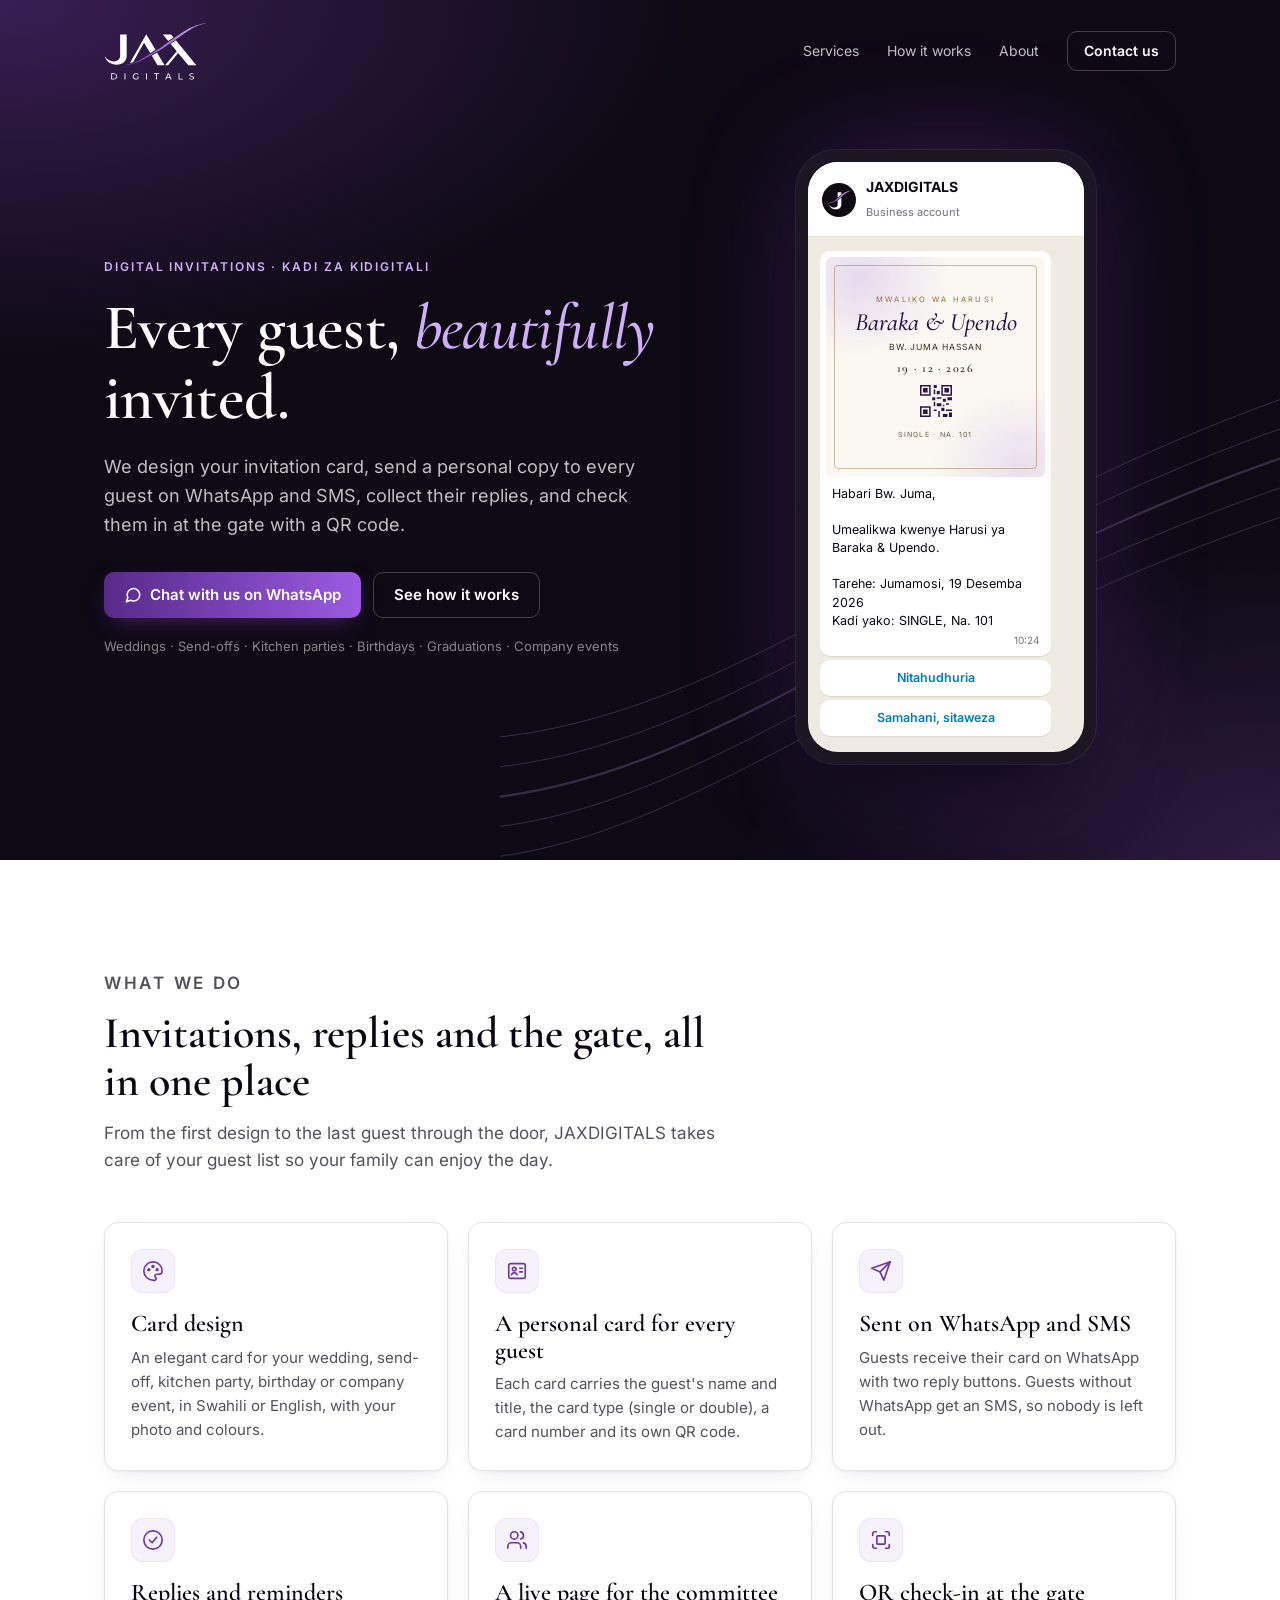
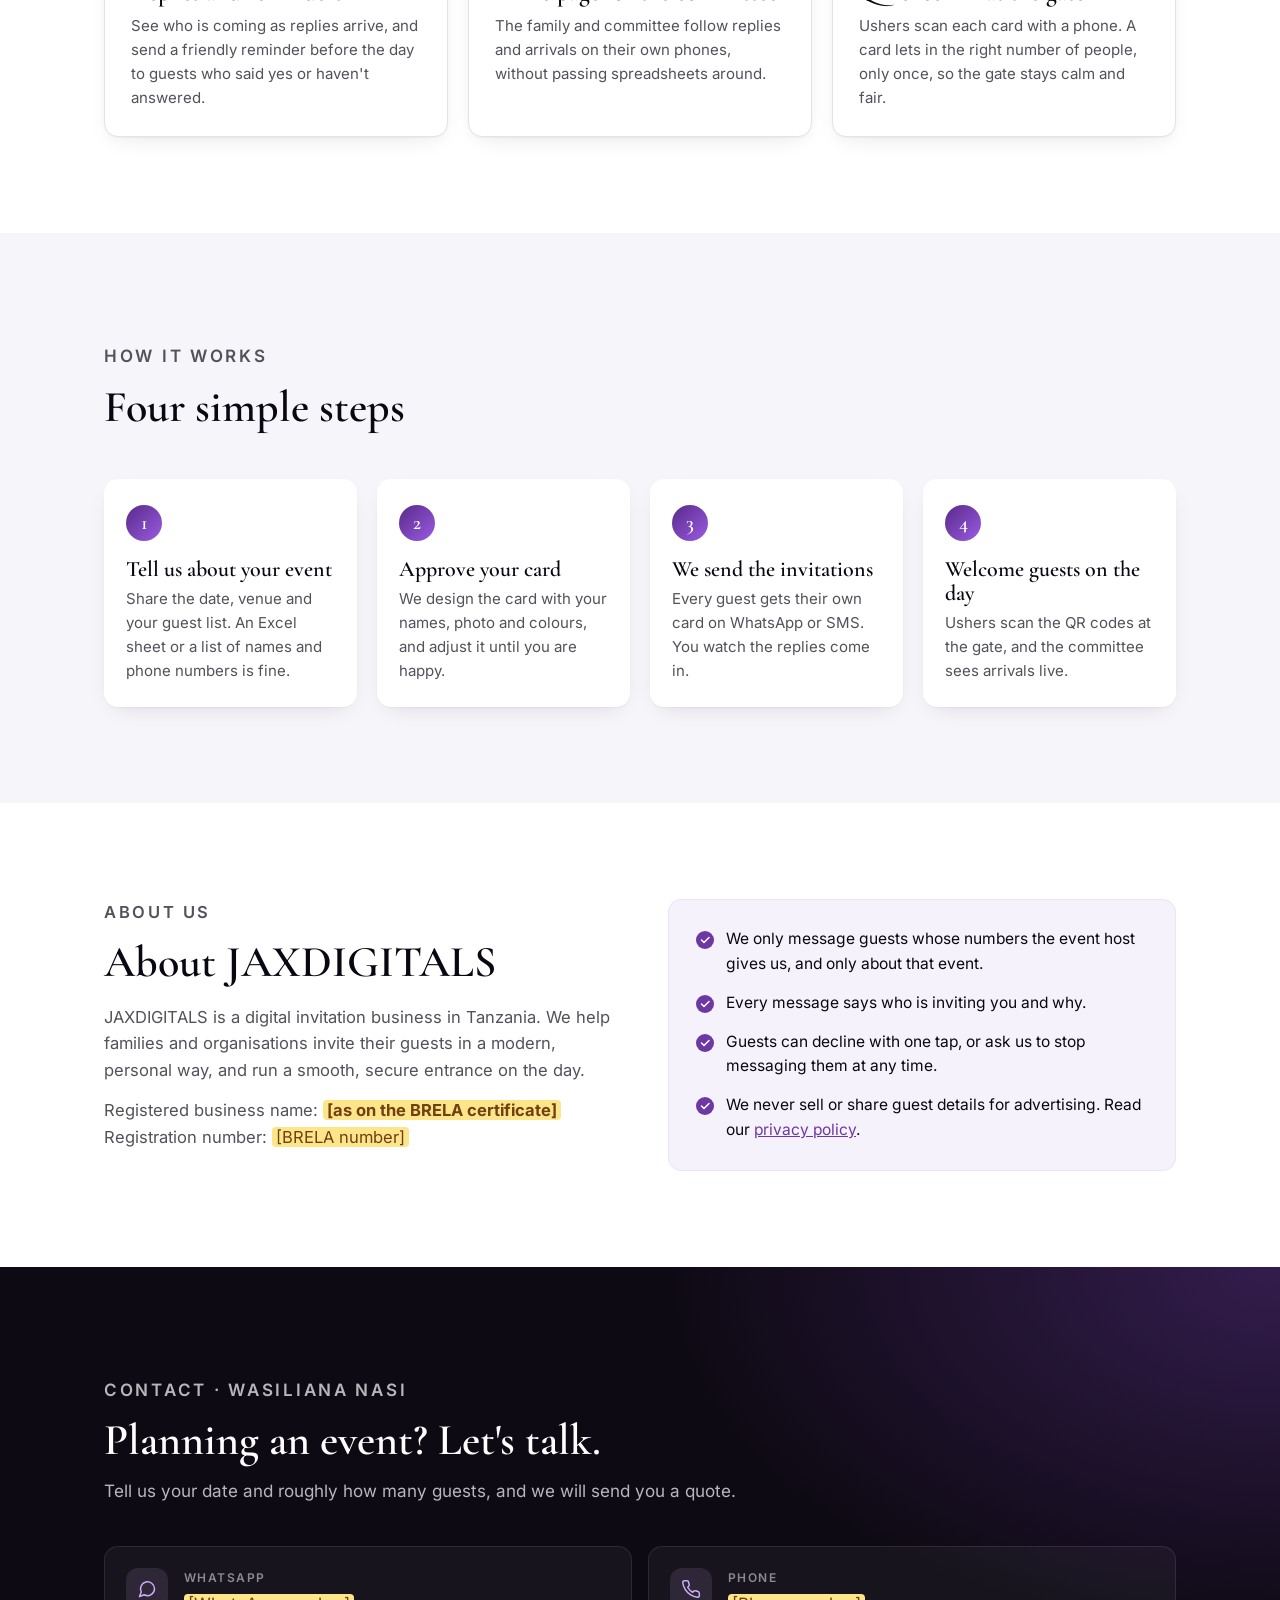
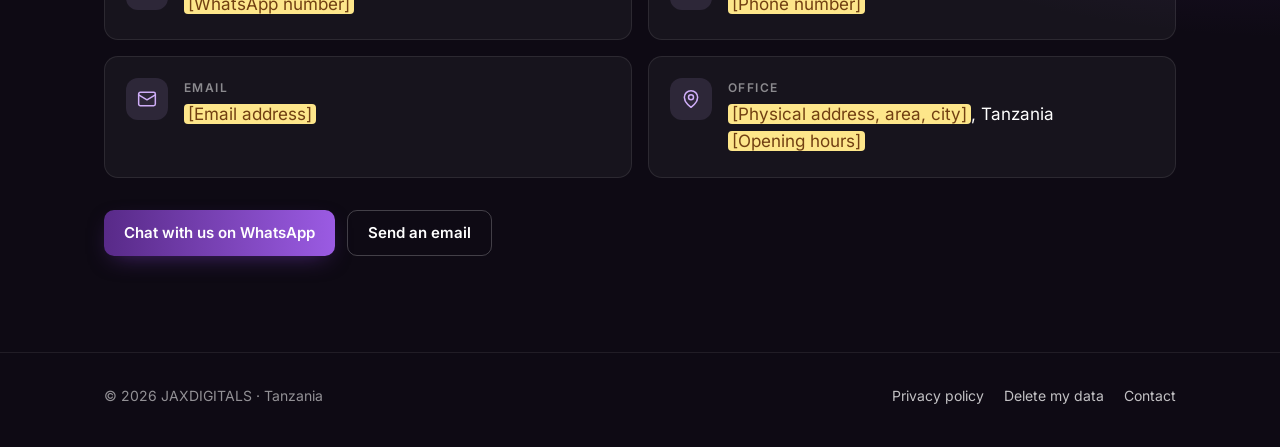
==== index.html @ 44a33cec "One-page JAXDIGITALS website and privacy policy For Meta business verification and the WhatsApp app'" ====
<!doctype html>
<html lang="en">
  <head>
    <meta charset="utf-8" />
    <meta name="viewport" content="width=device-width, initial-scale=1" />
    <title>JAXDIGITALS · Digital invitation cards on WhatsApp and SMS</title>
    <meta
      name="description"
      content="JAXDIGITALS designs digital invitation cards for weddings, send-offs, kitchen parties and events in Tanzania, sends a personal card to every guest on WhatsApp and SMS, collects replies and checks guests in with a QR code."
    />
    <link rel="canonical" href="https://olam-devs.github.io/jaxdigitals/" />
    <meta name="theme-color" content="#0e0a14" />
    <link rel="icon" href="assets/icon.svg" type="image/svg+xml" />
    <link rel="apple-touch-icon" href="assets/apple-touch-icon.png" />
    <meta property="og:type" content="website" />
    <meta property="og:site_name" content="JAXDIGITALS" />
    <meta property="og:title" content="JAXDIGITALS · Digital invitation cards" />
    <meta property="og:description" content="Beautiful invitation cards, delivered to every guest on WhatsApp and SMS, with replies and QR check-in at the gate." />
    <meta property="og:url" content="https://olam-devs.github.io/jaxdigitals/" />
    <meta property="og:image" content="https://olam-devs.github.io/jaxdigitals/assets/og-image.png" />
    <meta property="og:image:width" content="1200" />
    <meta property="og:image:height" content="630" />
    <meta name="twitter:card" content="summary_large_image" />
    <link rel="preload" href="assets/fonts/inter-latin-wght-normal.woff2" as="font" type="font/woff2" crossorigin />
    <link rel="preload" href="assets/fonts/cormorant-garamond-latin-600-normal.woff2" as="font" type="font/woff2" crossorigin />
    <link rel="stylesheet" href="assets/style.css" />
    <script type="application/ld+json">
      {
        "@context": "https://schema.org",
        "@type": "LocalBusiness",
        "name": "JAXDIGITALS",
        "description": "Digital invitation cards delivered on WhatsApp and SMS, with RSVP tracking and QR check-in.",
        "url": "https://olam-devs.github.io/jaxdigitals/",
        "logo": "https://olam-devs.github.io/jaxdigitals/assets/logo.svg",
        "address": { "@type": "PostalAddress", "addressCountry": "TZ" }
      }
    </script>
  </head>
  <body>
    <a class="skip" href="#main">Skip to content</a>

    <header class="hero">
      <svg class="hero-lines" viewBox="0 0 900 600" fill="none" aria-hidden="true">
        <path d="M-40 560C220 548 430 300 940 170" stroke="#cfaef8" stroke-width="1" />
        <path d="M-40 530C230 518 440 268 940 140" stroke="#cfaef8" stroke-width="1" />
        <path d="M-40 500C240 488 450 236 940 110" stroke="#cfaef8" stroke-width="2.4" />
        <path d="M-40 470C250 458 460 204 940 80" stroke="#cfaef8" stroke-width="1" />
        <path d="M-40 440C260 428 470 172 940 50" stroke="#cfaef8" stroke-width="1" />
      </svg>

      <div class="wrap topbar">
        <a href="./" aria-label="JAXDIGITALS home"><img class="logo" src="assets/logo-white.svg" alt="JAXDIGITALS" width="104" height="58" /></a>
        <nav class="nav" aria-label="Main">
          <a href="#services">Services</a>
          <a href="#how">How it works</a>
          <a href="#about">About</a>
          <a class="btn btn-ghost" href="#contact">Contact us</a>
        </nav>
      </div>

      <div class="wrap hero-body" id="main">
        <div>
          <p class="eyebrow">Digital invitations · Kadi za kidigitali</p>
          <h1>Every guest, <em>beautifully</em> invited.</h1>
          <p class="lead">
            We design your invitation card, send a personal copy to every guest on WhatsApp and SMS, collect their replies, and check them in
            at the gate with a QR code.
          </p>
          <div class="hero-actions">
            <a class="btn btn-primary" href="https://wa.me/TODO_WHATSAPP_NUMBER">
              <svg viewBox="0 0 24 24" fill="none" stroke="currentColor" stroke-width="2" stroke-linecap="round" stroke-linejoin="round" aria-hidden="true">
                <path d="M21 11.5a8.4 8.4 0 0 1-12.4 7.4L3 21l2.1-5.4A8.4 8.4 0 1 1 21 11.5z" />
              </svg>
              Chat with us on WhatsApp
            </a>
            <a class="btn btn-ghost" href="#how">See how it works</a>
          </div>
          <p class="hero-note">Weddings · Send-offs · Kitchen parties · Birthdays · Graduations · Company events</p>
        </div>

        <div class="phone" role="img" aria-label="An example invitation as a guest sees it on WhatsApp, with two reply buttons">
          <div class="screen">
            <div class="chat-head">
              <img src="assets/icon.svg" alt="" width="34" height="34" />
              <div><b>JAXDIGITALS</b><span>Business account</span></div>
            </div>
            <div class="chat">
              <div class="bubble">
                <div class="card">
                  <div class="card-in">
                    <div class="k">Mwaliko wa Harusi</div>
                    <div class="names">Baraka &amp; Upendo</div>
                    <div class="who">Bw. Juma Hassan</div>
                    <div class="when">19 · 12 · 2026</div>
                    <svg class="qr" viewBox="0 0 21 21" aria-hidden="true">
                      <path
                        fill="#2c1546"
                        d="M0 0h7v7H0zM1 1v5h5V1zM2 2h3v3H2zM14 0h7v7h-7zm1 1v5h5V1zm1 1h3v3h-3zM0 14h7v7H0zm1 1v5h5v-5zm1 1h3v3H2zM9 0h2v2H9zm0 3h1v3H9zm2 1h2v2h-2zM8 8h2v2H8zm3 0h3v1h-3zm4 1h2v2h-2zm3-1h3v2h-3zM9 11h1v3H9zm2 1h3v2h-3zm4 1h1v1h-1zm2-1h2v1h-2zm-8 4h2v1H9zm3 1h1v4h-1zm2-2h2v2h-2zm3 1h4v1h-4zm-2 3h3v2h-3zm4-1h2v3h-2z"
                      />
                    </svg>
                    <div class="tag">SINGLE · NA. 101</div>
                  </div>
                </div>
                <p>
                  Habari Bw. Juma,<br /><br />Umealikwa kwenye Harusi ya Baraka &amp; Upendo.<br /><br />Tarehe: Jumamosi, 19 Desemba 2026<br />Kadi
                  yako: SINGLE, Na. 101
                </p>
                <small>10:24</small>
              </div>
              <div class="replies">
                <span>Nitahudhuria</span>
                <span>Samahani, sitaweza</span>
              </div>
            </div>
          </div>
        </div>
      </div>
    </header>

    <main>
      <section id="services">
        <div class="wrap">
          <div class="section-head">
            <p class="eyebrow">What we do</p>
            <h2>Invitations, replies and the gate, all in one place</h2>
            <p>From the first design to the last guest through the door, JAXDIGITALS takes care of your guest list so your family can enjoy the day.</p>
          </div>
          <div class="grid">
            <article class="tile">
              <div class="ico">
                <svg viewBox="0 0 24 24" fill="none" stroke="currentColor" stroke-width="1.8" stroke-linecap="round" stroke-linejoin="round" aria-hidden="true">
                  <path d="M12 22a10 10 0 1 1 10-10c0 2.5-2 3.5-3.5 3.5H16a2 2 0 0 0-1.5 3.3A2 2 0 0 1 12 22z" />
                  <circle cx="7.5" cy="10.5" r="1" />
                  <circle cx="12" cy="7" r="1" />
                  <circle cx="16.5" cy="10.5" r="1" />
                </svg>
              </div>
              <h3>Card design</h3>
              <p>An elegant card for your wedding, send-off, kitchen party, birthday or company event, in Swahili or English, with your photo and colours.</p>
            </article>
            <article class="tile">
              <div class="ico">
                <svg viewBox="0 0 24 24" fill="none" stroke="currentColor" stroke-width="1.8" stroke-linecap="round" stroke-linejoin="round" aria-hidden="true">
                  <rect x="3" y="4" width="18" height="16" rx="2" />
                  <circle cx="9" cy="10" r="2" />
                  <path d="M15 9h3M15 13h3M6 16c.6-1.5 1.7-2.2 3-2.2s2.4.7 3 2.2" />
                </svg>
              </div>
              <h3>A personal card for every guest</h3>
              <p>Each card carries the guest's name and title, the card type (single or double), a card number and its own QR code.</p>
            </article>
            <article class="tile">
              <div class="ico">
                <svg viewBox="0 0 24 24" fill="none" stroke="currentColor" stroke-width="1.8" stroke-linecap="round" stroke-linejoin="round" aria-hidden="true">
                  <path d="M22 2 11 13" />
                  <path d="M22 2 15 22l-4-9-9-4 20-7z" />
                </svg>
              </div>
              <h3>Sent on WhatsApp and SMS</h3>
              <p>Guests receive their card on WhatsApp with two reply buttons. Guests without WhatsApp get an SMS, so nobody is left out.</p>
            </article>
            <article class="tile">
              <div class="ico">
                <svg viewBox="0 0 24 24" fill="none" stroke="currentColor" stroke-width="1.8" stroke-linecap="round" stroke-linejoin="round" aria-hidden="true">
                  <circle cx="12" cy="12" r="10" />
                  <path d="m8 12 3 3 5-6" />
                </svg>
              </div>
              <h3>Replies and reminders</h3>
              <p>See who is coming as replies arrive, and send a friendly reminder before the day to guests who said yes or haven't answered.</p>
            </article>
            <article class="tile">
              <div class="ico">
                <svg viewBox="0 0 24 24" fill="none" stroke="currentColor" stroke-width="1.8" stroke-linecap="round" stroke-linejoin="round" aria-hidden="true">
                  <path d="M16 21v-2a4 4 0 0 0-4-4H6a4 4 0 0 0-4 4v2" />
                  <circle cx="9" cy="7" r="4" />
                  <path d="M22 21v-2a4 4 0 0 0-3-3.9M16 3.1a4 4 0 0 1 0 7.8" />
                </svg>
              </div>
              <h3>A live page for the committee</h3>
              <p>The family and committee follow replies and arrivals on their own phones, without passing spreadsheets around.</p>
            </article>
            <article class="tile">
              <div class="ico">
                <svg viewBox="0 0 24 24" fill="none" stroke="currentColor" stroke-width="1.8" stroke-linecap="round" stroke-linejoin="round" aria-hidden="true">
                  <path d="M3 7V5a2 2 0 0 1 2-2h2M17 3h2a2 2 0 0 1 2 2v2M21 17v2a2 2 0 0 1-2 2h-2M7 21H5a2 2 0 0 1-2-2v-2" />
                  <rect x="7.5" y="7.5" width="9" height="9" rx="1" />
                </svg>
              </div>
              <h3>QR check-in at the gate</h3>
              <p>Ushers scan each card with a phone. A card lets in the right number of people, only once, so the gate stays calm and fair.</p>
            </article>
          </div>
        </div>
      </section>

      <section class="how" id="how">
        <div class="wrap">
          <div class="section-head">
            <p class="eyebrow">How it works</p>
            <h2>Four simple steps</h2>
          </div>
          <ol class="steps">
            <li>
              <h3>Tell us about your event</h3>
              <p>Share the date, venue and your guest list. An Excel sheet or a list of names and phone numbers is fine.</p>
            </li>
            <li>
              <h3>Approve your card</h3>
              <p>We design the card with your names, photo and colours, and adjust it until you are happy.</p>
            </li>
            <li>
              <h3>We send the invitations</h3>
              <p>Every guest gets their own card on WhatsApp or SMS. You watch the replies come in.</p>
            </li>
            <li>
              <h3>Welcome guests on the day</h3>
              <p>Ushers scan the QR codes at the gate, and the committee sees arrivals live.</p>
            </li>
          </ol>
        </div>
      </section>

      <section id="about">
        <div class="wrap about">
          <div class="about-text">
            <p class="eyebrow">About us</p>
            <h2 style="margin-top: 12px; font-size: clamp(32px, 4vw, 44px)">About JAXDIGITALS</h2>
            <p style="margin-top: 18px">
              JAXDIGITALS is a digital invitation business in Tanzania. We help families and organisations invite their guests in a modern,
              personal way, and run a smooth, secure entrance on the day.
            </p>
            <p>
              Registered business name: <strong><span class="todo">[as on the BRELA certificate]</span></strong
              ><br />Registration number: <span class="todo">[BRELA number]</span>
            </p>
          </div>
          <ul class="promise">
            <li>We only message guests whose numbers the event host gives us, and only about that event.</li>
            <li>Every message says who is inviting you and why.</li>
            <li>Guests can decline with one tap, or ask us to stop messaging them at any time.</li>
            <li>We never sell or share guest details for advertising. Read our <a href="privacy.html">privacy policy</a>.</li>
          </ul>
        </div>
      </section>

      <section class="contact" id="contact">
        <div class="wrap">
          <div class="section-head">
            <p class="eyebrow">Contact · Wasiliana nasi</p>
            <h2>Planning an event? Let's talk.</h2>
            <p>Tell us your date and roughly how many guests, and we will send you a quote.</p>
          </div>
          <dl class="contact-grid">
            <div class="contact-item">
              <div class="ico">
                <svg viewBox="0 0 24 24" fill="none" stroke="currentColor" stroke-width="1.8" stroke-linecap="round" stroke-linejoin="round" aria-hidden="true">
                  <path d="M21 11.5a8.4 8.4 0 0 1-12.4 7.4L3 21l2.1-5.4A8.4 8.4 0 1 1 21 11.5z" />
                </svg>
              </div>
              <div>
                <dt>WhatsApp</dt>
                <dd><a href="https://wa.me/TODO_WHATSAPP_NUMBER"><span class="todo">[WhatsApp number]</span></a></dd>
              </div>
            </div>
            <div class="contact-item">
              <div class="ico">
                <svg viewBox="0 0 24 24" fill="none" stroke="currentColor" stroke-width="1.8" stroke-linecap="round" stroke-linejoin="round" aria-hidden="true">
                  <path
                    d="M22 16.9v3a2 2 0 0 1-2.2 2 19.8 19.8 0 0 1-8.6-3.1 19.5 19.5 0 0 1-6-6A19.8 19.8 0 0 1 2.1 4.2 2 2 0 0 1 4.1 2h3a2 2 0 0 1 2 1.7c.1 1 .4 1.9.7 2.8a2 2 0 0 1-.5 2.1L8 9.9a16 16 0 0 0 6 6l1.3-1.3a2 2 0 0 1 2.1-.4c.9.3 1.8.6 2.8.7a2 2 0 0 1 1.7 2z"
                  />
                </svg>
              </div>
              <div>
                <dt>Phone</dt>
                <dd><a href="tel:TODO_PHONE_NUMBER"><span class="todo">[Phone number]</span></a></dd>
              </div>
            </div>
            <div class="contact-item">
              <div class="ico">
                <svg viewBox="0 0 24 24" fill="none" stroke="currentColor" stroke-width="1.8" stroke-linecap="round" stroke-linejoin="round" aria-hidden="true">
                  <rect x="2" y="4" width="20" height="16" rx="2" />
                  <path d="m22 7-10 6L2 7" />
                </svg>
              </div>
              <div>
                <dt>Email</dt>
                <dd><a href="mailto:TODO_EMAIL"><span class="todo">[Email address]</span></a></dd>
              </div>
            </div>
            <div class="contact-item">
              <div class="ico">
                <svg viewBox="0 0 24 24" fill="none" stroke="currentColor" stroke-width="1.8" stroke-linecap="round" stroke-linejoin="round" aria-hidden="true">
                  <path d="M20 10c0 6-8 12-8 12S4 16 4 10a8 8 0 0 1 16 0z" />
                  <circle cx="12" cy="10" r="3" />
                </svg>
              </div>
              <div>
                <dt>Office</dt>
                <dd><span class="todo">[Physical address, area, city]</span>, Tanzania<br /><span class="todo">[Opening hours]</span></dd>
              </div>
            </div>
          </dl>
          <div class="contact-actions">
            <a class="btn btn-primary" href="https://wa.me/TODO_WHATSAPP_NUMBER">Chat with us on WhatsApp</a>
            <a class="btn btn-ghost" href="mailto:TODO_EMAIL">Send an email</a>
          </div>
        </div>
      </section>
    </main>

    <footer>
      <div class="wrap foot">
        <span>© 2026 JAXDIGITALS · Tanzania</span>
        <nav aria-label="Footer">
          <a href="privacy.html">Privacy policy</a>
          <a href="privacy.html#data-deletion">Delete my data</a>
          <a href="#contact">Contact</a>
        </nav>
      </div>
    </footer>
  </body>
</html>
---- assets/style.css ----
/* JAXDIGITALS: black, purple and white, from the logo. */

@font-face {
  font-family: "Inter";
  src: url("fonts/inter-latin-wght-normal.woff2") format("woff2");
  font-weight: 100 900;
  font-display: swap;
}
@font-face {
  font-family: "Cormorant Garamond";
  src: url("fonts/cormorant-garamond-latin-600-normal.woff2") format("woff2");
  font-weight: 600;
  font-display: swap;
}
@font-face {
  font-family: "Cormorant Garamond";
  src: url("fonts/cormorant-garamond-latin-500-italic.woff2") format("woff2");
  font-weight: 500;
  font-style: italic;
  font-display: swap;
}

:root {
  --black: #0e0a14;
  --ink: #0b0712;
  --purple-50: #f6f2fb;
  --purple-100: #ede4f8;
  --purple-200: #dacbf0;
  --purple-300: #bea3e3;
  --purple-600: #6c38a3;
  --purple-700: #582a88;
  --accent-300: #cfaef8;
  --accent-500: #9b5be3;
  --accent-600: #8140c8;
  --canvas: #f6f5f9;
  --line: #e4e4e7;
  --muted: #52525b;
  --soft: #71717a;
  --radius: 14px;
  --shadow: 0 1px 2px rgb(14 10 20 / 0.04), 0 8px 24px -12px rgb(44 21 70 / 0.18);
  --display: "Cormorant Garamond", Georgia, serif;
  --sans: "Inter", ui-sans-serif, system-ui, -apple-system, "Segoe UI", Roboto, Arial, sans-serif;
}

*,
*::before,
*::after {
  box-sizing: border-box;
}
html {
  scroll-behavior: smooth;
  -webkit-text-size-adjust: 100%;
}
body {
  margin: 0;
  font-family: var(--sans);
  font-size: 16px;
  line-height: 1.6;
  color: var(--ink);
  background: #fff;
  font-feature-settings: "cv11", "ss01";
}
img {
  max-width: 100%;
  display: block;
}
a {
  color: var(--purple-600);
}
a:focus-visible,
button:focus-visible {
  outline: 2px solid var(--accent-500);
  outline-offset: 3px;
  border-radius: 6px;
}
h1,
h2,
h3 {
  font-family: var(--display);
  font-weight: 600;
  line-height: 1.1;
  margin: 0;
  font-variant-numeric: lining-nums;
}
p {
  margin: 0;
}
.wrap {
  width: 100%;
  max-width: 1120px;
  margin: 0 auto;
  padding: 0 24px;
}
.eyebrow {
  font-size: 12px;
  font-weight: 600;
  letter-spacing: 0.16em;
  text-transform: uppercase;
  color: var(--accent-600);
}
.skip {
  position: absolute;
  left: -999px;
}
.skip:focus {
  left: 16px;
  top: 16px;
  z-index: 10;
  background: #fff;
  padding: 8px 12px;
}

/* ---------- buttons ---------- */
.btn {
  display: inline-flex;
  align-items: center;
  justify-content: center;
  gap: 8px;
  min-height: 46px;
  padding: 0 20px;
  border-radius: 10px;
  font-weight: 600;
  font-size: 15px;
  text-decoration: none;
  white-space: nowrap;
  transition: background-color 0.15s, color 0.15s, border-color 0.15s;
}
.btn-primary {
  color: #fff;
  background: linear-gradient(90deg, var(--purple-700), var(--accent-500));
  box-shadow: 0 8px 24px -10px rgb(129 64 200 / 0.6);
}
.btn-primary:hover {
  background: linear-gradient(90deg, #45206c, var(--accent-600));
}
.btn-ghost {
  color: #fff;
  border: 1px solid rgb(255 255 255 / 0.22);
}
.btn-ghost:hover {
  border-color: rgb(255 255 255 / 0.5);
}
.btn svg {
  width: 18px;
  height: 18px;
  flex: none;
}

/* ---------- header + hero (black) ---------- */
.hero {
  position: relative;
  overflow: hidden;
  color: #fff;
  background:
    radial-gradient(90% 70% at 0% 0%, rgb(108 56 163 / 0.45), transparent 60%),
    radial-gradient(70% 60% at 100% 100%, rgb(155 91 227 / 0.22), transparent 60%),
    var(--black);
}
.hero-lines {
  position: absolute;
  right: -120px;
  bottom: -40px;
  width: 900px;
  max-width: none;
  opacity: 0.2;
  pointer-events: none;
}
.topbar {
  position: relative;
  display: flex;
  align-items: center;
  justify-content: space-between;
  gap: 16px;
  padding-top: 22px;
  padding-bottom: 22px;
}
.topbar .logo {
  height: 58px;
  width: auto;
}
.nav {
  display: flex;
  align-items: center;
  gap: 28px;
  font-size: 14px;
}
.nav a {
  color: rgb(255 255 255 / 0.75);
  text-decoration: none;
}
.nav a:hover {
  color: #fff;
}
.nav .btn {
  min-height: 40px;
  padding: 0 16px;
  font-size: 14px;
  color: #fff;
}
.hero-body {
  position: relative;
  display: grid;
  grid-template-columns: 1.1fr 0.9fr;
  align-items: center;
  gap: 48px;
  padding-top: 48px;
  padding-bottom: 96px;
}
.hero .eyebrow {
  color: var(--accent-300);
}
.hero h1 {
  margin-top: 16px;
  font-size: clamp(40px, 6vw, 64px);
  letter-spacing: -0.01em;
}
.hero h1 em {
  font-style: italic;
  font-weight: 500;
  color: var(--accent-300);
}
.hero .lead {
  margin-top: 20px;
  max-width: 34em;
  font-size: 18px;
  color: rgb(255 255 255 / 0.74);
}
.hero-actions {
  display: flex;
  flex-wrap: wrap;
  gap: 12px;
  margin-top: 32px;
}
.hero-note {
  margin-top: 18px;
  font-size: 13px;
  color: rgb(255 255 255 / 0.5);
}

/* ---------- phone with a sample invitation ---------- */
.phone {
  justify-self: center;
  width: 300px;
  padding: 12px;
  border-radius: 40px;
  background: #1b1622;
  box-shadow:
    0 0 0 1px rgb(255 255 255 / 0.08),
    0 40px 80px -30px rgb(0 0 0 / 0.8),
    0 0 120px -20px rgb(129 64 200 / 0.45);
}
.screen {
  overflow: hidden;
  border-radius: 30px;
  background: #efeae2;
}
.chat-head {
  display: flex;
  align-items: center;
  gap: 10px;
  padding: 14px 14px 12px;
  background: #fff;
  border-bottom: 1px solid #e7e2da;
  color: var(--ink);
}
.chat-head img {
  width: 34px;
  height: 34px;
  border-radius: 50%;
}
.chat-head b {
  display: block;
  font-size: 14px;
}
.chat-head span {
  font-size: 11px;
  color: var(--soft);
}
.chat {
  padding: 14px 12px 16px;
}
.bubble {
  max-width: 92%;
  padding: 6px;
  border-radius: 10px;
  background: #fff;
  box-shadow: 0 1px 1px rgb(0 0 0 / 0.08);
  color: var(--ink);
}
.bubble p {
  padding: 8px 6px 2px;
  font-size: 12.5px;
  line-height: 1.45;
}
.bubble small {
  display: block;
  padding: 0 6px 2px;
  text-align: right;
  font-size: 10px;
  color: var(--soft);
}
.card {
  position: relative;
  aspect-ratio: 1;
  border-radius: 6px;
  overflow: hidden;
  display: grid;
  place-items: center;
  text-align: center;
  color: #3a2a12;
  background:
    radial-gradient(60% 50% at 15% 10%, rgb(190 163 227 / 0.35), transparent 70%),
    radial-gradient(60% 50% at 90% 95%, rgb(190 163 227 / 0.3), transparent 70%),
    #fbf8f3;
}
.card::before {
  content: "";
  position: absolute;
  inset: 8px;
  border: 1px solid rgb(156 112 52 / 0.45);
  border-radius: 4px;
}
.card-in {
  position: relative;
  padding: 0 14px;
}
.card .k {
  font-size: 7.5px;
  letter-spacing: 0.3em;
  text-transform: uppercase;
  color: #9c7034;
}
.card .names {
  margin: 4px 0 0;
  font-family: var(--display);
  font-style: italic;
  font-weight: 500;
  font-size: 25px;
  line-height: 1;
  color: #2c1546;
}
.card .who {
  margin-top: 6px;
  font-size: 8.5px;
  letter-spacing: 0.12em;
  text-transform: uppercase;
  color: #3a2a12;
}
.card .when {
  margin-top: 5px;
  font-family: var(--display);
  font-weight: 600;
  font-size: 12px;
  letter-spacing: 0.12em;
}
.card .qr {
  margin: 7px auto 0;
  width: 32px;
  height: 32px;
}
.card .tag {
  margin-top: 4px;
  font-size: 7px;
  letter-spacing: 0.18em;
  color: #6b5b45;
}
.replies {
  display: grid;
  gap: 4px;
  margin-top: 4px;
  max-width: 92%;
}
.replies span {
  padding: 8px;
  border-radius: 10px;
  background: #fff;
  box-shadow: 0 1px 1px rgb(0 0 0 / 0.08);
  text-align: center;
  font-size: 12.5px;
  font-weight: 600;
  color: #027eb5;
}

/* ---------- sections ---------- */
section {
  padding: 96px 0;
}
.section-head {
  max-width: 640px;
}
.section-head h2 {
  margin-top: 12px;
  font-size: clamp(32px, 4vw, 44px);
}
.section-head p {
  margin-top: 14px;
  color: var(--muted);
  font-size: 17px;
}
.grid {
  display: grid;
  grid-template-columns: repeat(3, minmax(0, 1fr));
  gap: 20px;
  margin-top: 48px;
}
.tile {
  padding: 26px;
  border: 1px solid var(--line);
  border-radius: var(--radius);
  background: #fff;
  box-shadow: var(--shadow);
}
.tile .ico {
  display: grid;
  place-items: center;
  width: 44px;
  height: 44px;
  border-radius: 12px;
  background: var(--purple-50);
  color: var(--purple-600);
  box-shadow: inset 0 0 0 1px var(--purple-100);
}
.tile .ico svg {
  width: 22px;
  height: 22px;
}
.tile h3 {
  margin-top: 18px;
  font-size: 24px;
}
.tile p {
  margin-top: 8px;
  color: var(--muted);
  font-size: 15px;
}

.how {
  background: var(--canvas);
}
.steps {
  display: grid;
  grid-template-columns: repeat(4, minmax(0, 1fr));
  gap: 20px;
  margin: 48px 0 0;
  padding: 0;
  list-style: none;
  counter-reset: step;
}
.steps li {
  position: relative;
  padding: 26px 22px 24px;
  border-radius: var(--radius);
  background: #fff;
  box-shadow: var(--shadow);
  counter-increment: step;
}
.steps li::before {
  content: counter(step);
  display: grid;
  place-items: center;
  width: 36px;
  height: 36px;
  border-radius: 50%;
  font-family: var(--display);
  font-size: 20px;
  font-weight: 600;
  color: #fff;
  background: linear-gradient(135deg, var(--purple-700), var(--accent-500));
}
.steps h3 {
  margin-top: 16px;
  font-size: 22px;
}
.steps p {
  margin-top: 6px;
  color: var(--muted);
  font-size: 15px;
}

.about {
  display: grid;
  grid-template-columns: 1fr 1fr;
  gap: 56px;
  align-items: start;
}
.about-text p + p {
  margin-top: 14px;
}
.about-text p {
  color: var(--muted);
  font-size: 16.5px;
}
.promise {
  margin: 0;
  padding: 28px;
  border-radius: var(--radius);
  background: var(--purple-50);
  box-shadow: inset 0 0 0 1px var(--purple-100);
  list-style: none;
}
.promise li {
  position: relative;
  padding-left: 30px;
  font-size: 15.5px;
}
.promise li + li {
  margin-top: 14px;
}
.promise li::before {
  content: "";
  position: absolute;
  left: 0;
  top: 4px;
  width: 18px;
  height: 18px;
  border-radius: 50%;
  background: var(--purple-600)
    url("data:image/svg+xml,%3Csvg xmlns='http://www.w3.org/2000/svg' viewBox='0 0 24 24' fill='none' stroke='white' stroke-width='3' stroke-linecap='round' stroke-linejoin='round'%3E%3Cpath d='M5 12l5 5L20 7'/%3E%3C/svg%3E")
    center / 12px no-repeat;
}

/* ---------- contact (black) ---------- */
.contact {
  color: #fff;
  background:
    radial-gradient(80% 90% at 100% 0%, rgb(108 56 163 / 0.4), transparent 60%),
    var(--black);
}
.contact .eyebrow {
  color: var(--accent-300);
}
.contact .section-head p {
  color: rgb(255 255 255 / 0.7);
}
.contact-grid {
  display: grid;
  grid-template-columns: repeat(2, minmax(0, 1fr));
  gap: 16px;
  margin-top: 40px;
}
.contact-item {
  display: flex;
  gap: 16px;
  align-items: flex-start;
  padding: 22px;
  border-radius: var(--radius);
  background: rgb(255 255 255 / 0.04);
  box-shadow: inset 0 0 0 1px rgb(255 255 255 / 0.09);
}
.contact-item .ico {
  display: grid;
  place-items: center;
  flex: none;
  width: 42px;
  height: 42px;
  border-radius: 12px;
  background: rgb(207 174 248 / 0.12);
  color: var(--accent-300);
}
.contact-item .ico svg {
  width: 20px;
  height: 20px;
}
.contact-item dt {
  font-size: 12px;
  font-weight: 600;
  letter-spacing: 0.12em;
  text-transform: uppercase;
  color: rgb(255 255 255 / 0.5);
}
.contact-item dd {
  margin: 4px 0 0;
  font-size: 17px;
}
.contact-item a {
  color: #fff;
  text-decoration: none;
}
.contact-item a:hover {
  text-decoration: underline;
}
.contact-actions {
  display: flex;
  flex-wrap: wrap;
  gap: 12px;
  margin-top: 32px;
}

/* placeholders still to be filled in before going live */
.todo {
  padding: 0 4px;
  border-radius: 4px;
  background: #fde68a;
  color: #713f12;
}

footer {
  padding: 32px 0 40px;
  color: rgb(255 255 255 / 0.55);
  background: var(--black);
  border-top: 1px solid rgb(255 255 255 / 0.08);
  font-size: 14px;
}
.foot {
  display: flex;
  flex-wrap: wrap;
  align-items: center;
  justify-content: space-between;
  gap: 16px;
}
.foot nav {
  display: flex;
  flex-wrap: wrap;
  gap: 20px;
}
.foot a {
  color: rgb(255 255 255 / 0.75);
  text-decoration: none;
}
.foot a:hover {
  color: #fff;
}

/* ---------- privacy policy page ---------- */
.doc-head {
  padding: 22px 0;
  background: var(--black);
}
.doc-head .wrap {
  display: flex;
  align-items: center;
  justify-content: space-between;
}
.doc-head img {
  height: 50px;
  width: auto;
}
.doc-head a.back {
  color: rgb(255 255 255 / 0.75);
  font-size: 14px;
  text-decoration: none;
}
.doc {
  max-width: 760px;
  padding-top: 56px;
  padding-bottom: 80px;
}
.doc h1 {
  font-size: clamp(36px, 5vw, 48px);
}
.doc .updated {
  margin-top: 8px;
  color: var(--soft);
  font-size: 14px;
}
.doc h2 {
  margin-top: 40px;
  font-size: 28px;
  scroll-margin-top: 24px;
}
.doc p,
.doc li {
  color: #3f3f46;
  font-size: 16px;
}
.doc p {
  margin-top: 12px;
}
.doc ul {
  margin: 12px 0 0;
  padding-left: 22px;
}
.doc li + li {
  margin-top: 6px;
}
.doc .box {
  margin-top: 16px;
  padding: 20px 22px;
  border-radius: var(--radius);
  background: var(--purple-50);
  box-shadow: inset 0 0 0 1px var(--purple-100);
}

/* ---------- small screens ---------- */
@media (max-width: 960px) {
  .hero-body {
    grid-template-columns: 1fr;
    padding-bottom: 72px;
  }
  .phone {
    margin-top: 8px;
  }
  .grid {
    grid-template-columns: repeat(2, minmax(0, 1fr));
  }
  .steps {
    grid-template-columns: repeat(2, minmax(0, 1fr));
  }
  .about {
    grid-template-columns: 1fr;
    gap: 32px;
  }
}
@media (max-width: 640px) {
  .wrap {
    padding: 0 16px;
  }
  .nav a:not(.btn) {
    display: none;
  }
  .topbar .logo {
    height: 48px;
  }
  .hero-body {
    padding-top: 24px;
  }
  .hero .lead {
    font-size: 16.5px;
  }
  section {
    padding: 64px 0;
  }
  .grid,
  .steps,
  .contact-grid {
    grid-template-columns: 1fr;
  }
  .phone {
    width: 280px;
  }
}
@media (prefers-reduced-motion: reduce) {
  html {
    scroll-behavior: auto;
  }
}
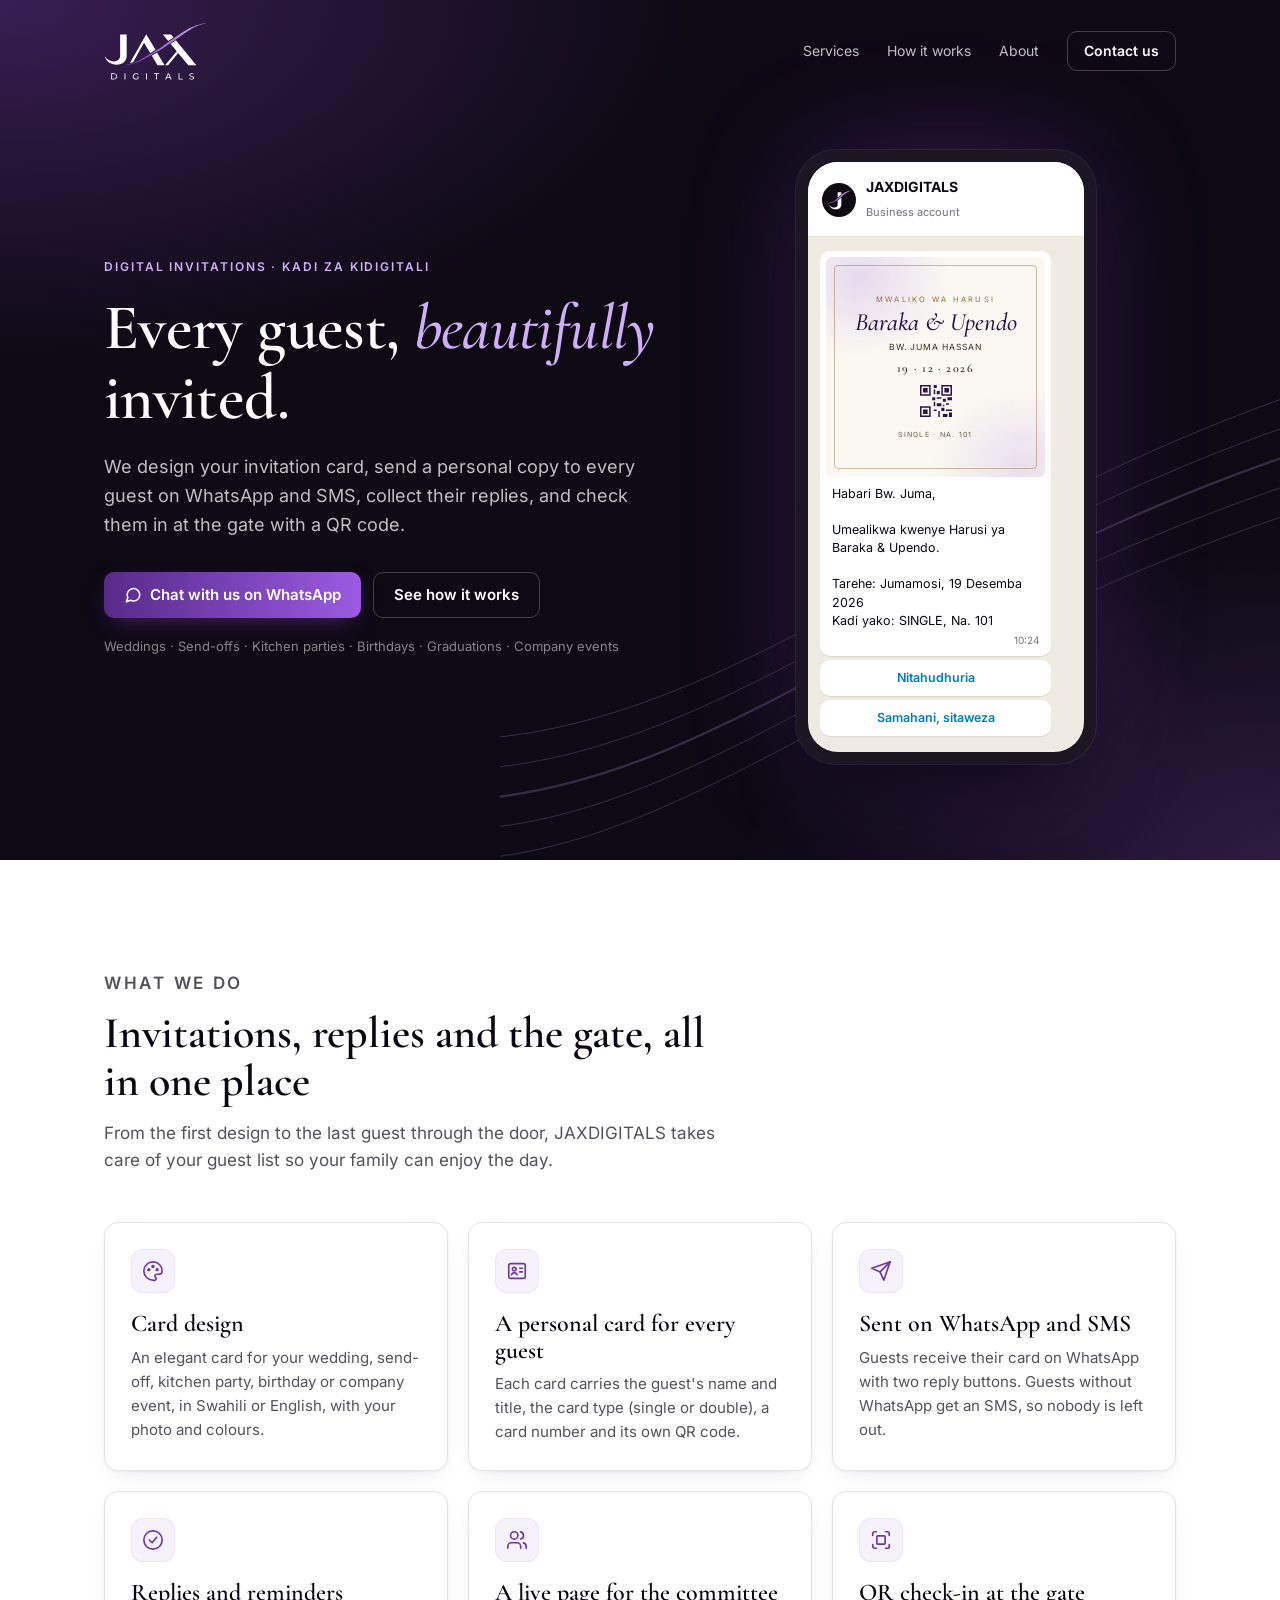
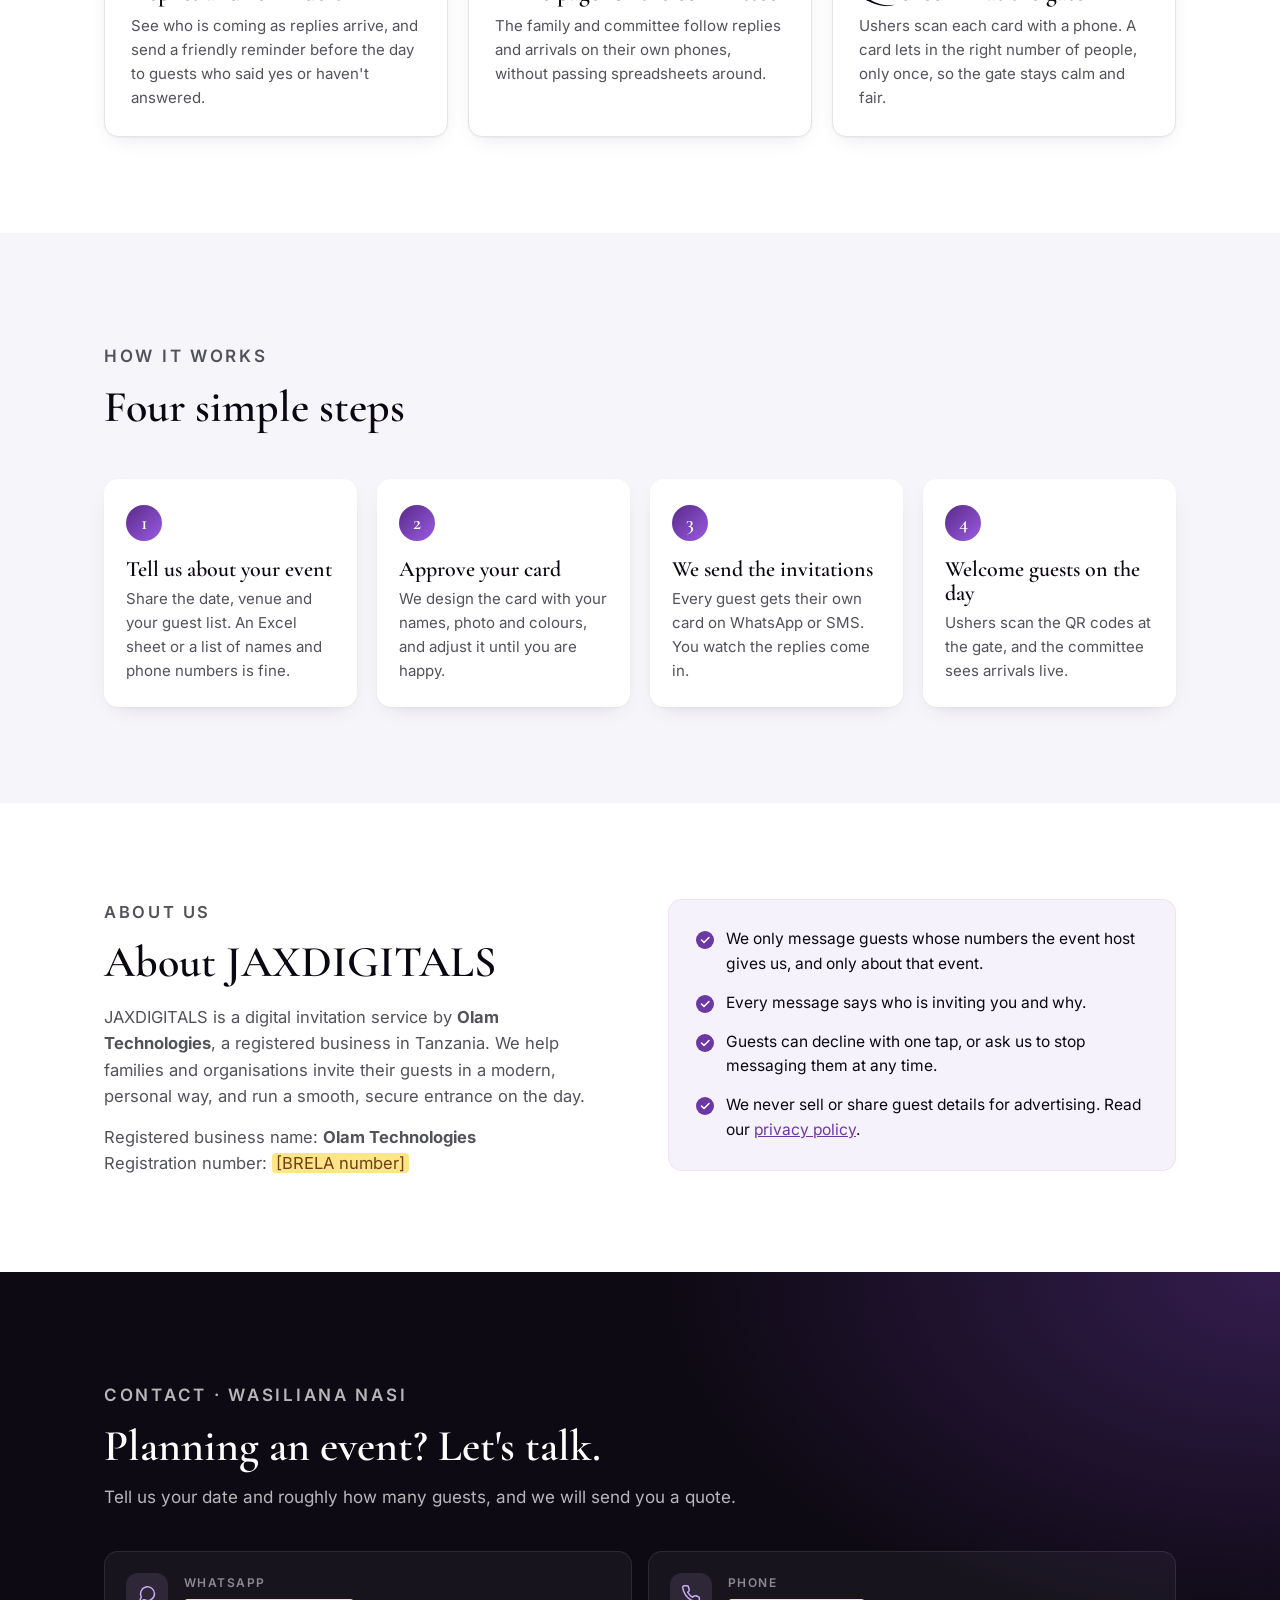
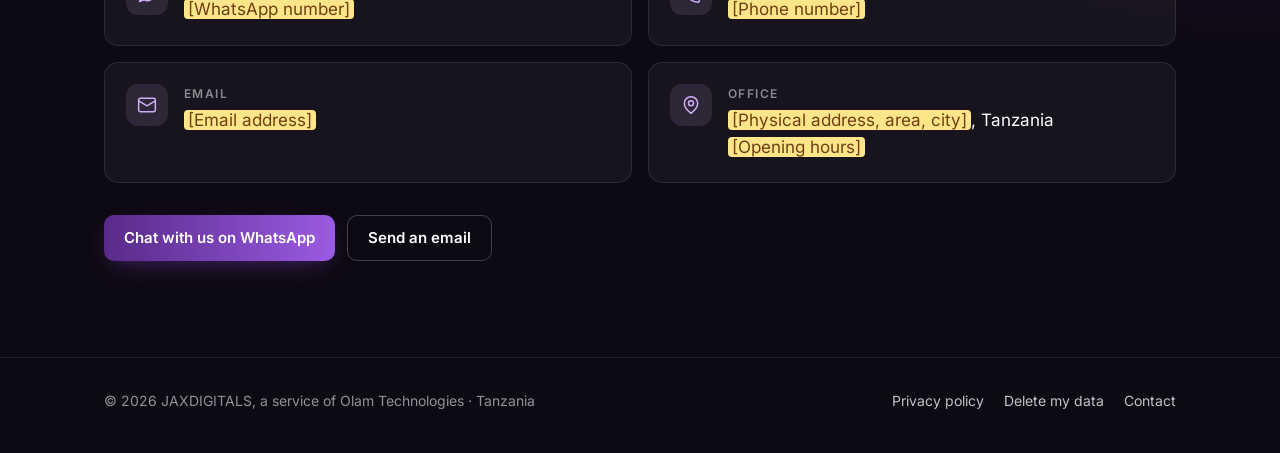
==== commit f87f3042: "Show JAXDIGITALS as a service of Olam Technologies, the company under verification Co-Authored-By: C" ====
--- a/index.html
+++ b/index.html
@@ -29,6 +29,7 @@
         "@context": "https://schema.org",
         "@type": "LocalBusiness",
         "name": "JAXDIGITALS",
+        "legalName": "Olam Technologies",
         "description": "Digital invitation cards delivered on WhatsApp and SMS, with RSVP tracking and QR check-in.",
         "url": "https://olam-devs.github.io/jaxdigitals/",
         "logo": "https://olam-devs.github.io/jaxdigitals/assets/logo.svg",
@@ -227,12 +228,12 @@
             <p class="eyebrow">About us</p>
             <h2 style="margin-top: 12px; font-size: clamp(32px, 4vw, 44px)">About JAXDIGITALS</h2>
             <p style="margin-top: 18px">
-              JAXDIGITALS is a digital invitation business in Tanzania. We help families and organisations invite their guests in a modern,
-              personal way, and run a smooth, secure entrance on the day.
+              JAXDIGITALS is a digital invitation service by <strong>Olam Technologies</strong>, a registered business in Tanzania. We help
+              families and organisations invite their guests in a modern, personal way, and run a smooth, secure entrance on the day.
             </p>
             <p>
-              Registered business name: <strong><span class="todo">[as on the BRELA certificate]</span></strong
-              ><br />Registration number: <span class="todo">[BRELA number]</span>
+              Registered business name: <strong>Olam Technologies</strong><br />Registration number:
+              <span class="todo">[BRELA number]</span>
             </p>
           </div>
           <ul class="promise">
@@ -311,7 +312,7 @@
 
     <footer>
       <div class="wrap foot">
-        <span>© 2026 JAXDIGITALS · Tanzania</span>
+        <span>© 2026 JAXDIGITALS, a service of Olam Technologies · Tanzania</span>
         <nav aria-label="Footer">
           <a href="privacy.html">Privacy policy</a>
           <a href="privacy.html#data-deletion">Delete my data</a>
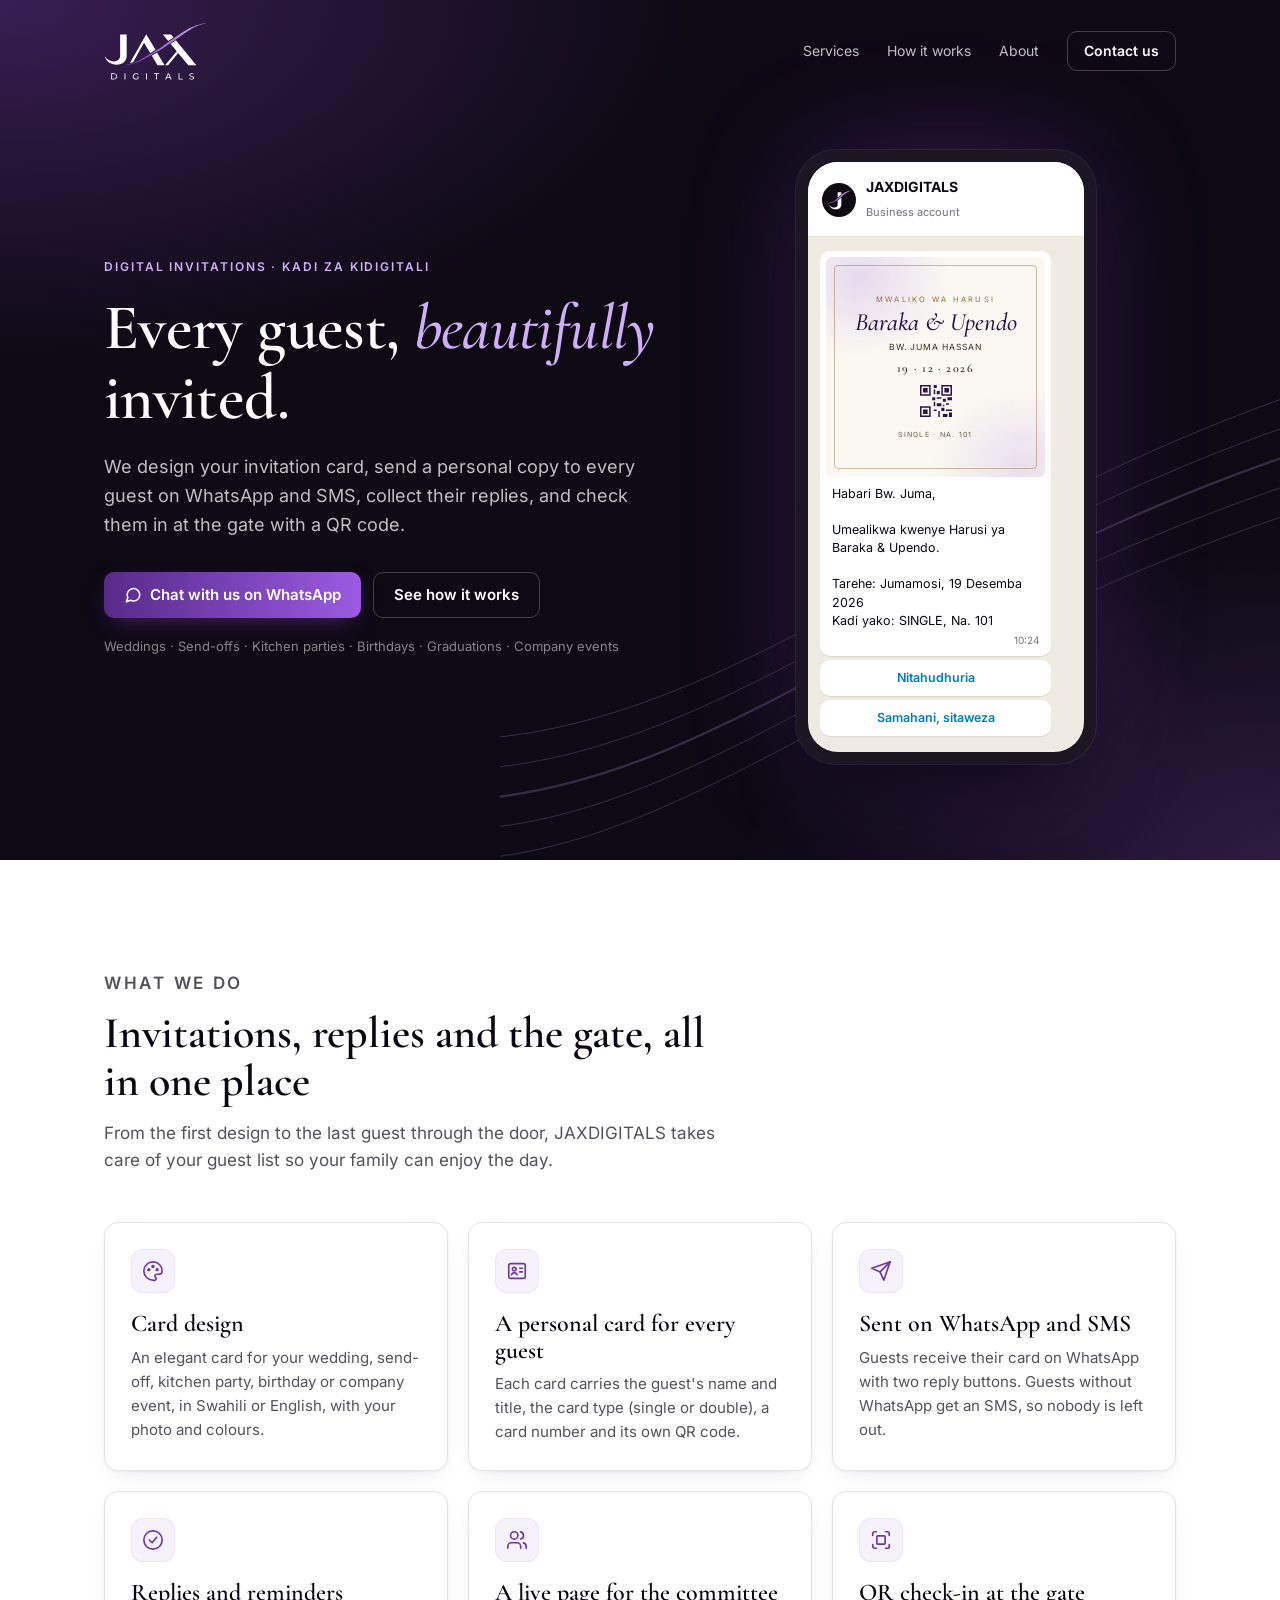
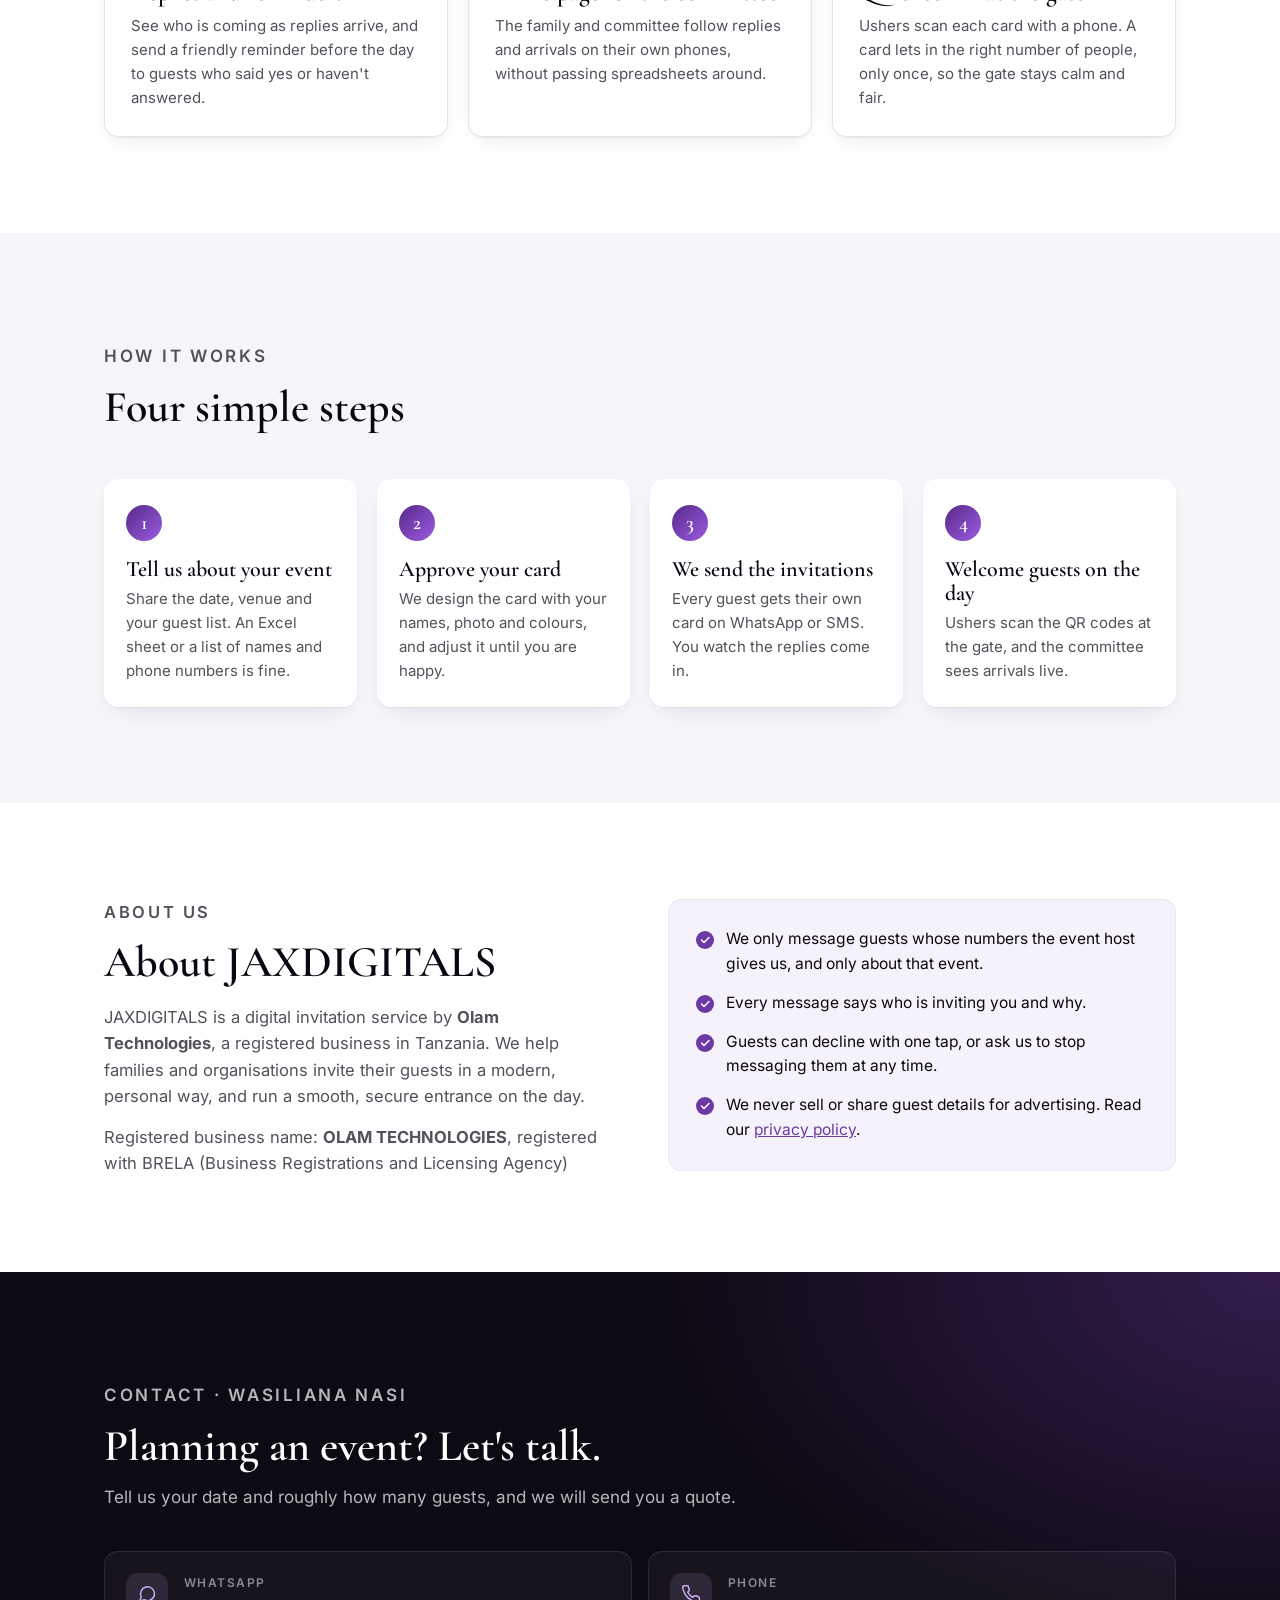
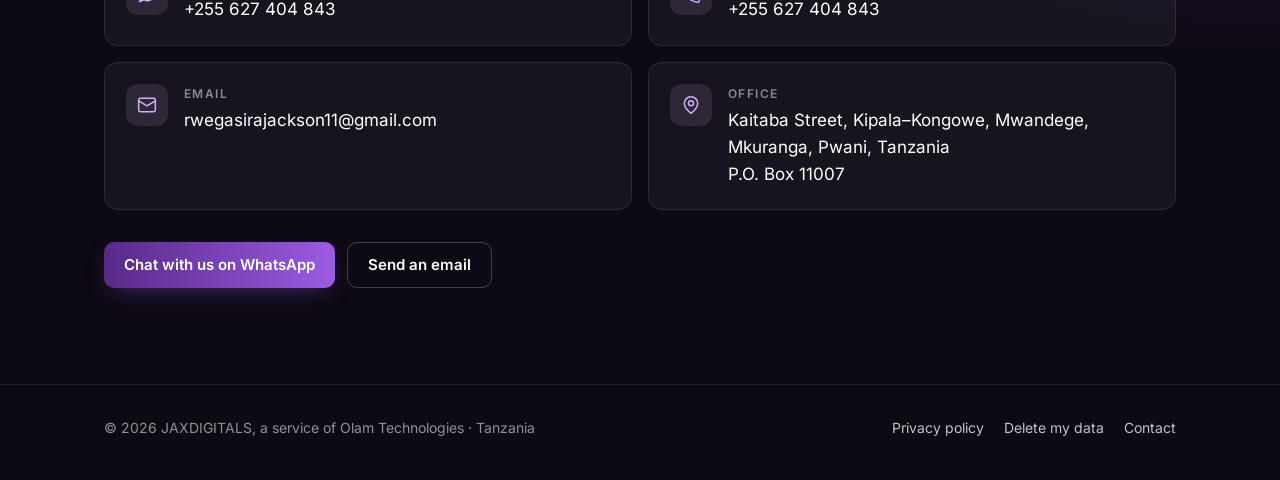
==== commit 8cd95bbf: "Fill in OLAM TECHNOLOGIES contact details from the BRELA registration Co-Authored-By: Claude Opus 5." ====
--- a/index.html
+++ b/index.html
@@ -33,7 +33,9 @@
         "description": "Digital invitation cards delivered on WhatsApp and SMS, with RSVP tracking and QR check-in.",
         "url": "https://olam-devs.github.io/jaxdigitals/",
         "logo": "https://olam-devs.github.io/jaxdigitals/assets/logo.svg",
-        "address": { "@type": "PostalAddress", "addressCountry": "TZ" }
+        "address": { "@type": "PostalAddress", "streetAddress": "Kaitaba Street, Kipala-Kongowe, Mwandege", "addressLocality": "Mkuranga", "addressRegion": "Pwani", "postalCode": "61524", "addressCountry": "TZ" },
+        "telephone": "+255627404843",
+        "email": "rwegasirajackson11@gmail.com"
       }
     </script>
   </head>
@@ -68,7 +70,7 @@
             at the gate with a QR code.
           </p>
           <div class="hero-actions">
-            <a class="btn btn-primary" href="https://wa.me/TODO_WHATSAPP_NUMBER">
+            <a class="btn btn-primary" href="https://wa.me/255627404843">
               <svg viewBox="0 0 24 24" fill="none" stroke="currentColor" stroke-width="2" stroke-linecap="round" stroke-linejoin="round" aria-hidden="true">
                 <path d="M21 11.5a8.4 8.4 0 0 1-12.4 7.4L3 21l2.1-5.4A8.4 8.4 0 1 1 21 11.5z" />
               </svg>
@@ -232,8 +234,8 @@
               families and organisations invite their guests in a modern, personal way, and run a smooth, secure entrance on the day.
             </p>
             <p>
-              Registered business name: <strong>Olam Technologies</strong><br />Registration number:
-              <span class="todo">[BRELA number]</span>
+              Registered business name: <strong>OLAM TECHNOLOGIES</strong>, registered with BRELA (Business Registrations and Licensing
+              Agency)
             </p>
           </div>
           <ul class="promise">
@@ -261,7 +263,7 @@
               </div>
               <div>
                 <dt>WhatsApp</dt>
-                <dd><a href="https://wa.me/TODO_WHATSAPP_NUMBER"><span class="todo">[WhatsApp number]</span></a></dd>
+                <dd><a href="https://wa.me/255627404843">+255 627 404 843</a></dd>
               </div>
             </div>
             <div class="contact-item">
@@ -274,7 +276,7 @@
               </div>
               <div>
                 <dt>Phone</dt>
-                <dd><a href="tel:TODO_PHONE_NUMBER"><span class="todo">[Phone number]</span></a></dd>
+                <dd><a href="tel:+255627404843">+255 627 404 843</a></dd>
               </div>
             </div>
             <div class="contact-item">
@@ -286,7 +288,7 @@
               </div>
               <div>
                 <dt>Email</dt>
-                <dd><a href="mailto:TODO_EMAIL"><span class="todo">[Email address]</span></a></dd>
+                <dd><a href="mailto:rwegasirajackson11@gmail.com">rwegasirajackson11@gmail.com</a></dd>
               </div>
             </div>
             <div class="contact-item">
@@ -298,13 +300,13 @@
               </div>
               <div>
                 <dt>Office</dt>
-                <dd><span class="todo">[Physical address, area, city]</span>, Tanzania<br /><span class="todo">[Opening hours]</span></dd>
+                <dd>Kaitaba Street, Kipala–Kongowe, Mwandege, Mkuranga, Pwani, Tanzania<br />P.O. Box 11007</dd>
               </div>
             </div>
           </dl>
           <div class="contact-actions">
-            <a class="btn btn-primary" href="https://wa.me/TODO_WHATSAPP_NUMBER">Chat with us on WhatsApp</a>
-            <a class="btn btn-ghost" href="mailto:TODO_EMAIL">Send an email</a>
+            <a class="btn btn-primary" href="https://wa.me/255627404843">Chat with us on WhatsApp</a>
+            <a class="btn btn-ghost" href="mailto:rwegasirajackson11@gmail.com">Send an email</a>
           </div>
         </div>
       </section>
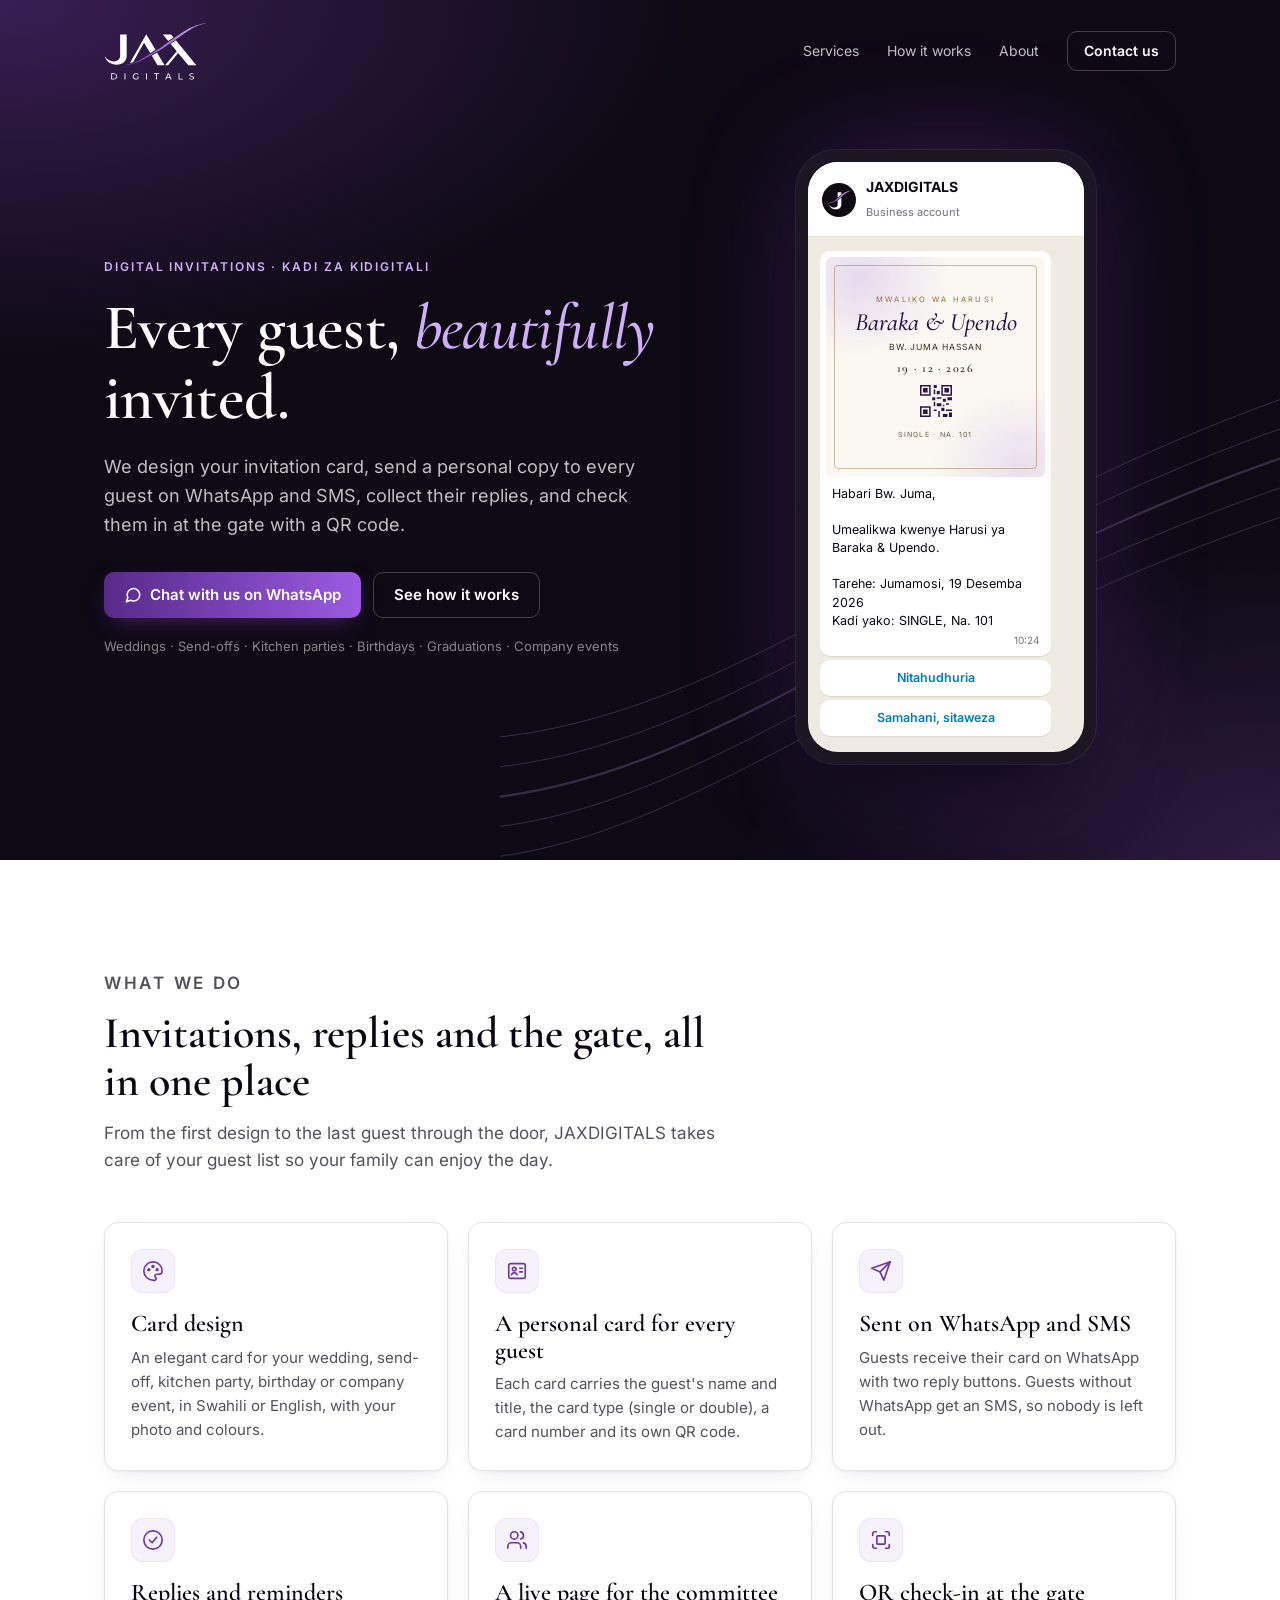
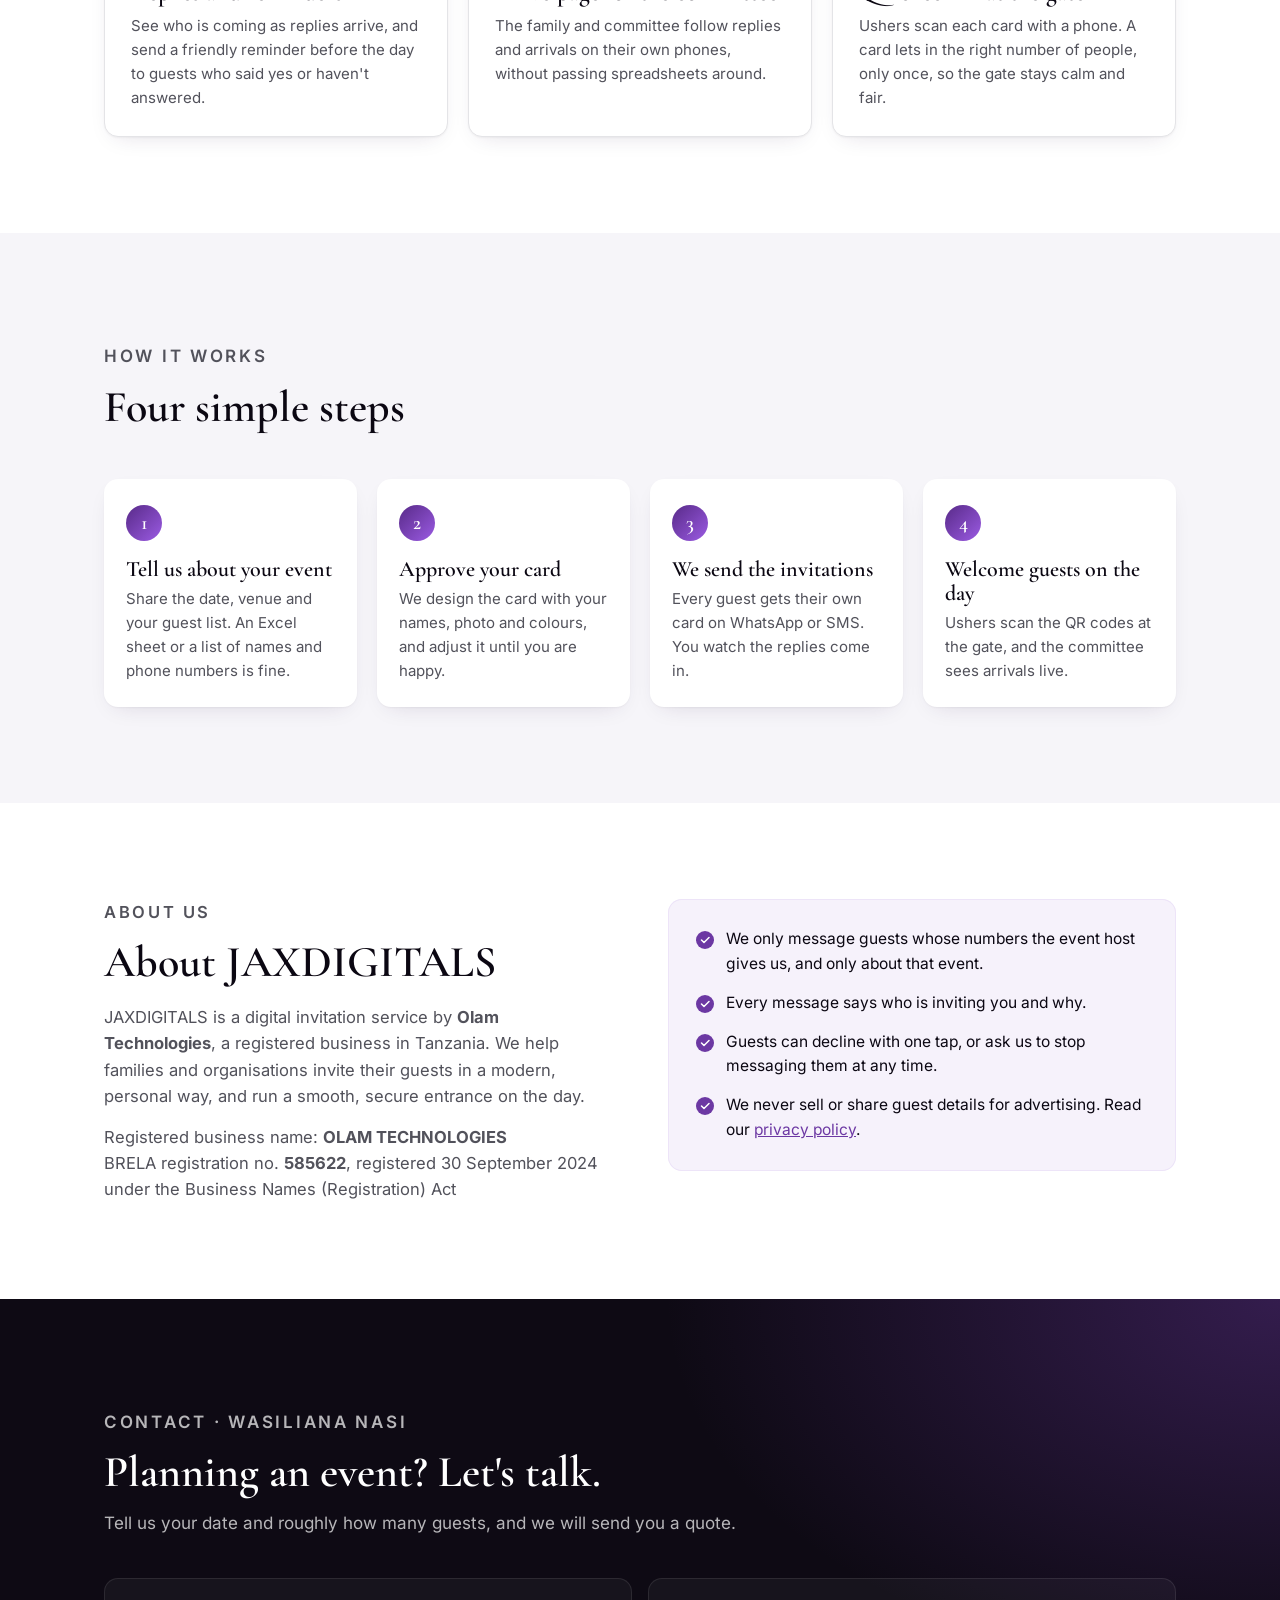
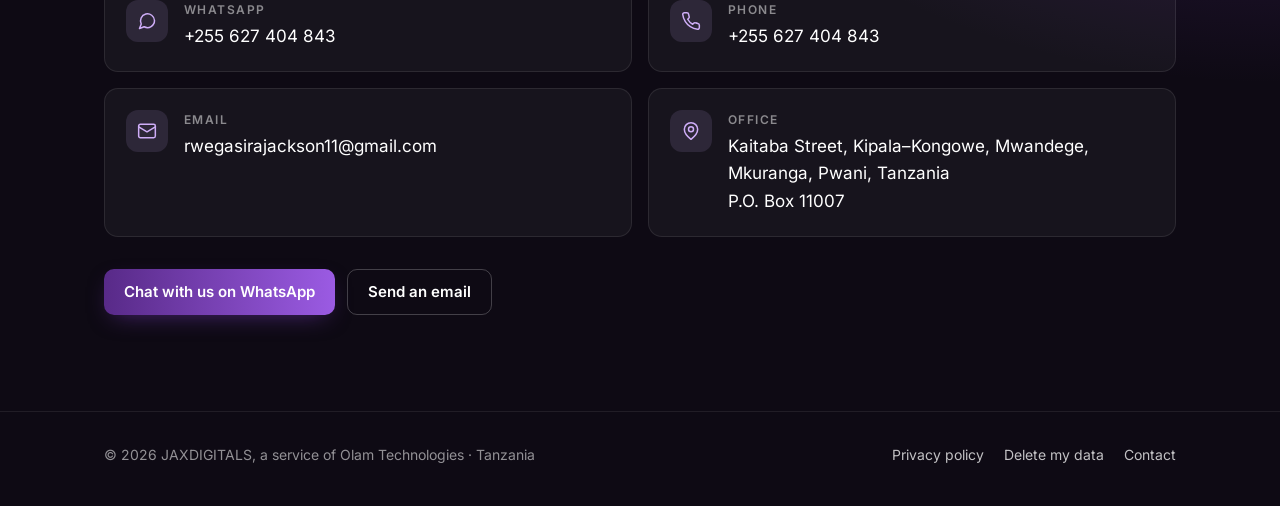
==== commit bc527528: "Add BRELA registration number 585622 Co-Authored-By: Claude Opus 5.5 <noreply@anthropic.com>" ====
--- a/index.html
+++ b/index.html
@@ -29,7 +29,8 @@
         "@context": "https://schema.org",
         "@type": "LocalBusiness",
         "name": "JAXDIGITALS",
-        "legalName": "Olam Technologies",
+        "legalName": "OLAM TECHNOLOGIES",
+        "identifier": "BRELA 585622",
         "description": "Digital invitation cards delivered on WhatsApp and SMS, with RSVP tracking and QR check-in.",
         "url": "https://olam-devs.github.io/jaxdigitals/",
         "logo": "https://olam-devs.github.io/jaxdigitals/assets/logo.svg",
@@ -234,8 +235,8 @@
               families and organisations invite their guests in a modern, personal way, and run a smooth, secure entrance on the day.
             </p>
             <p>
-              Registered business name: <strong>OLAM TECHNOLOGIES</strong>, registered with BRELA (Business Registrations and Licensing
-              Agency)
+              Registered business name: <strong>OLAM TECHNOLOGIES</strong><br />BRELA registration no. <strong>585622</strong>, registered
+              30 September 2024 under the Business Names (Registration) Act
             </p>
           </div>
           <ul class="promise">
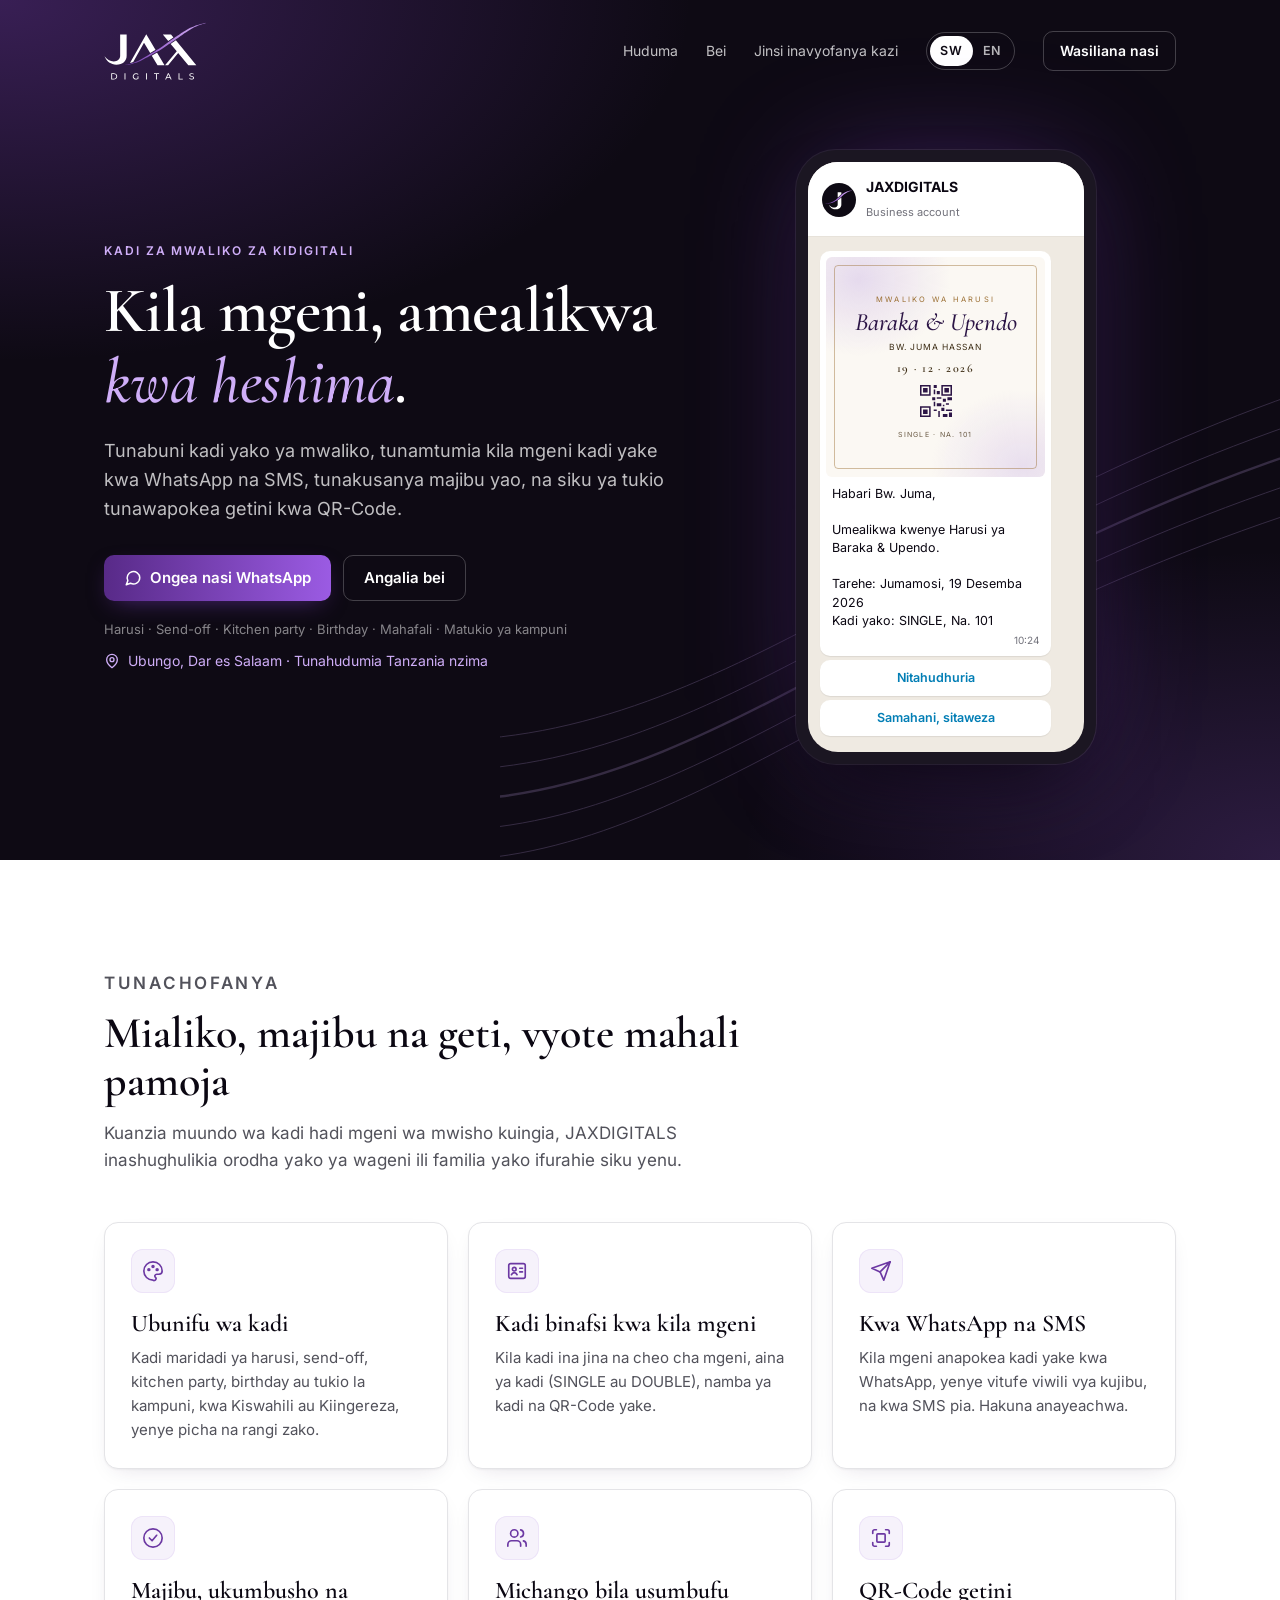
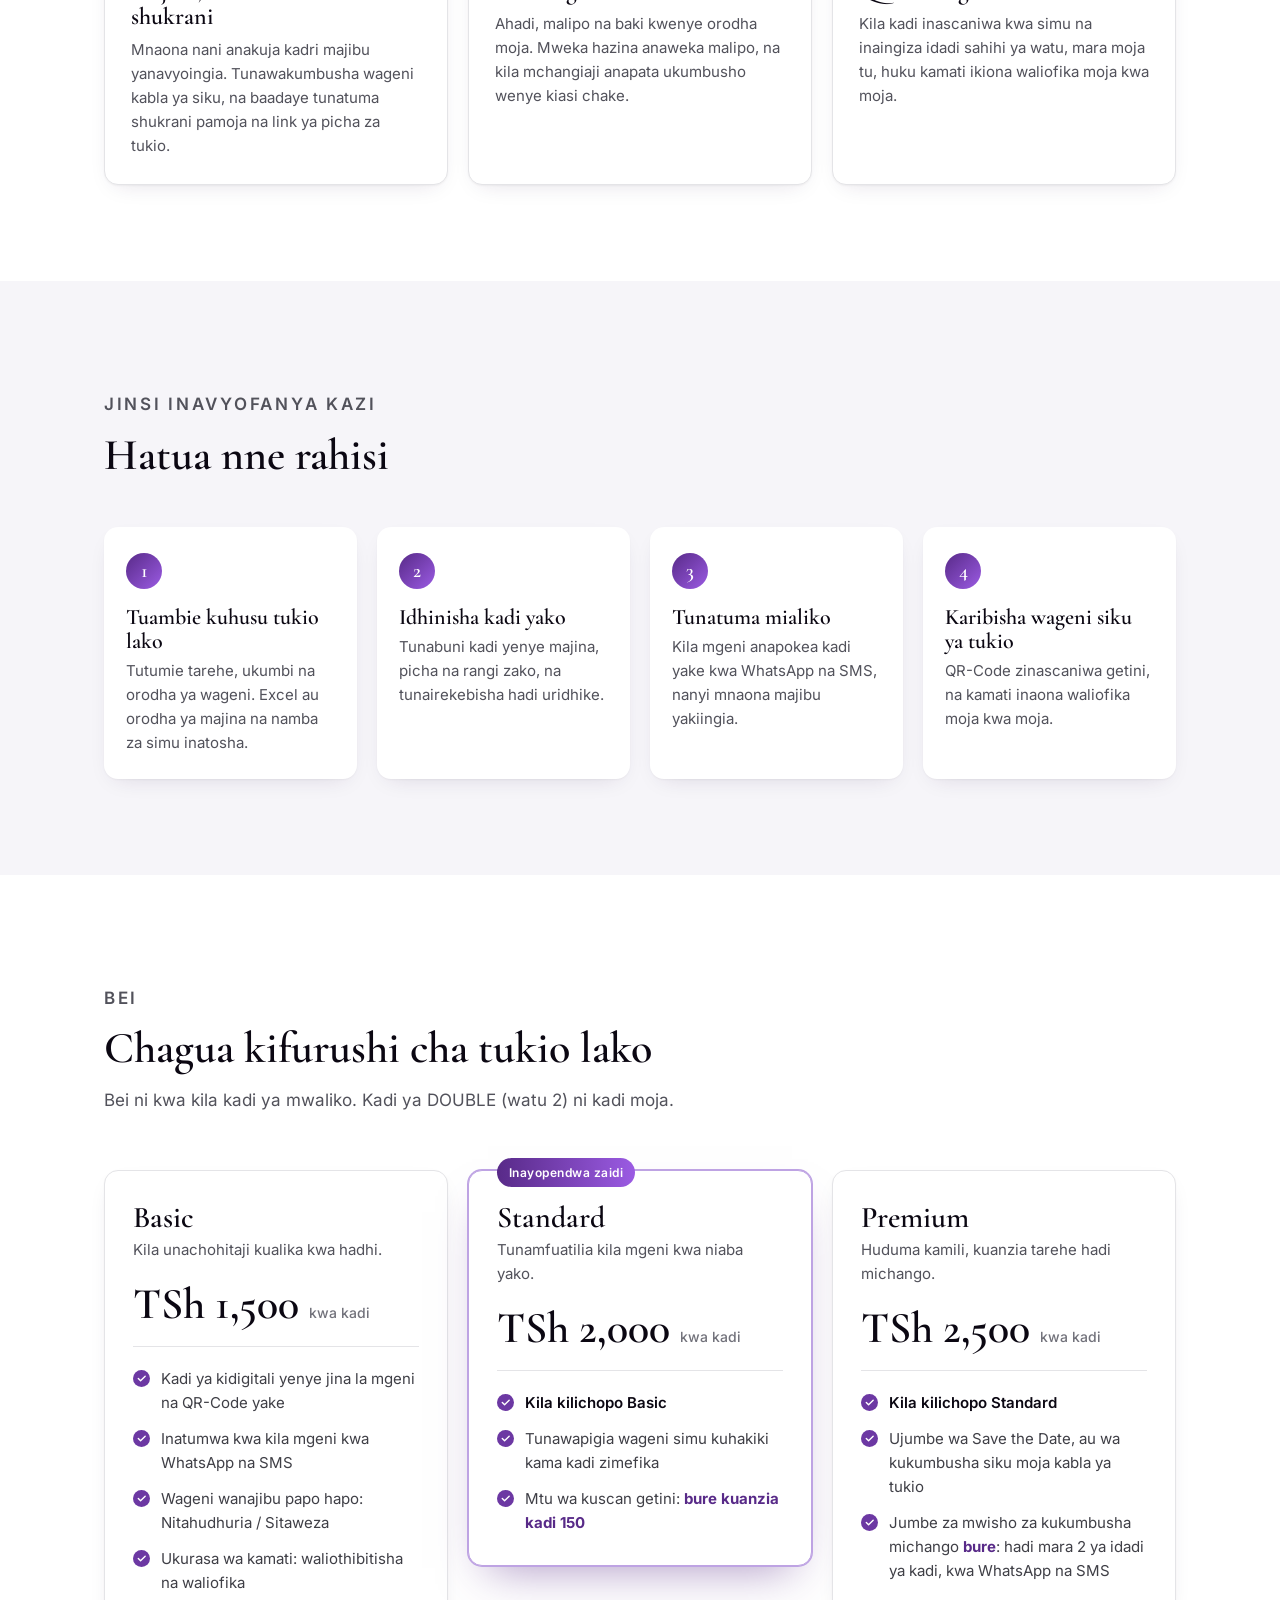
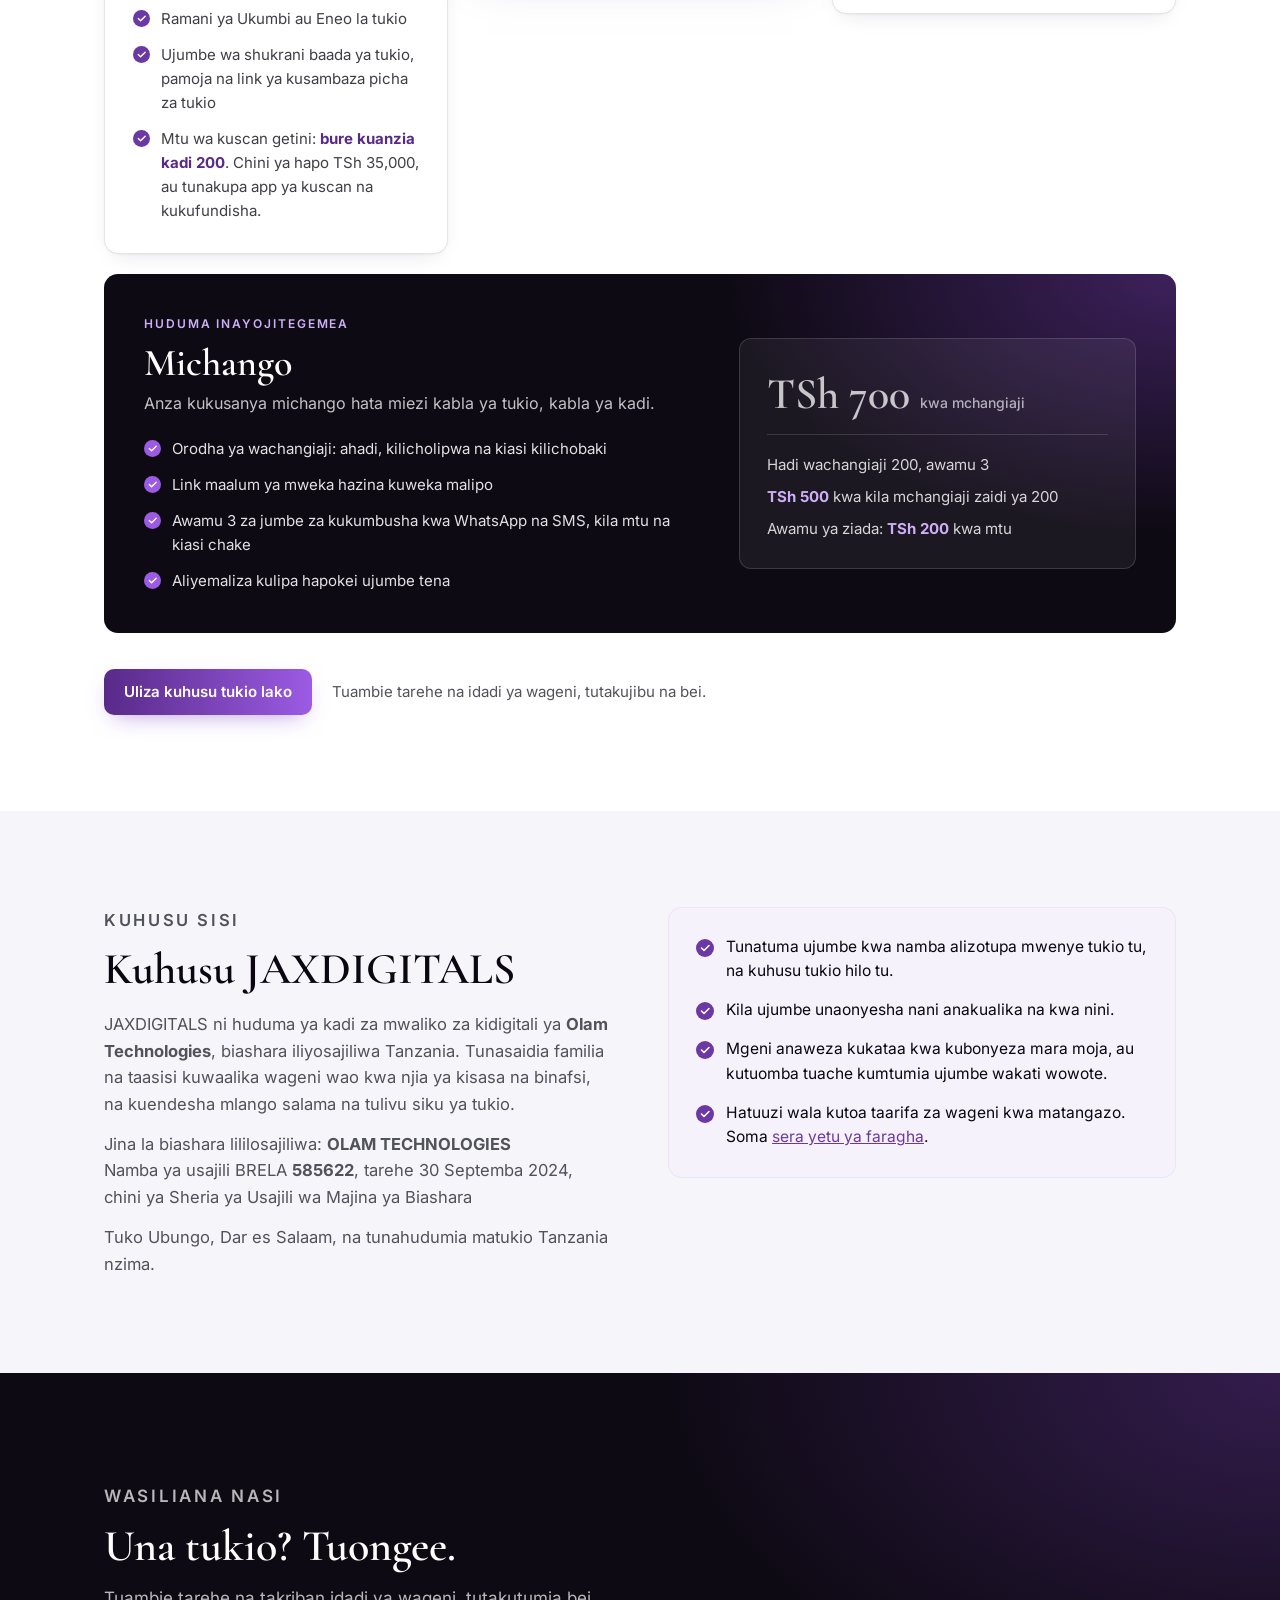
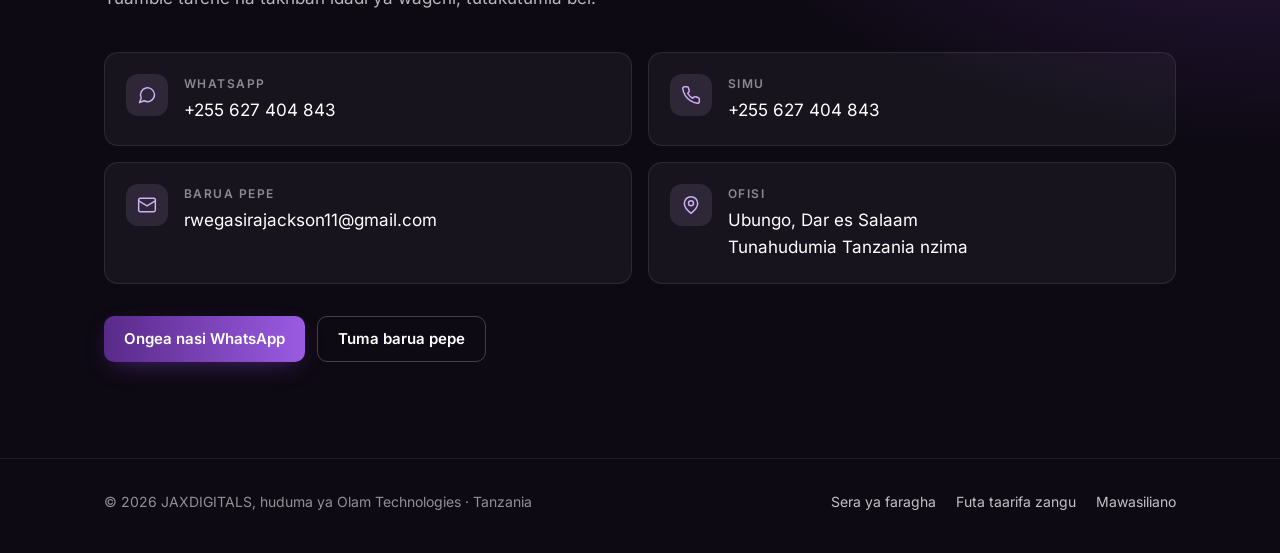
==== commit cea8811b: "Swahili-first site with English switch, Ubungo location and prices Co-Authored-By: Claude Opus 5.5 <" ====
--- a/index.html
+++ b/index.html
@@ -1,12 +1,12 @@
 <!doctype html>
-<html lang="en">
+<html lang="sw">
   <head>
     <meta charset="utf-8" />
     <meta name="viewport" content="width=device-width, initial-scale=1" />
-    <title>JAXDIGITALS · Digital invitation cards on WhatsApp and SMS</title>
+    <title>JAXDIGITALS · Kadi za mwaliko za kidigitali · Digital invitation cards</title>
     <meta
       name="description"
-      content="JAXDIGITALS designs digital invitation cards for weddings, send-offs, kitchen parties and events in Tanzania, sends a personal card to every guest on WhatsApp and SMS, collects replies and checks guests in with a QR code."
+      content="JAXDIGITALS inabuni kadi za mwaliko za kidigitali za harusi, send-off, kitchen party na matukio yote Tanzania, inamtumia kila mgeni kadi yake kwa WhatsApp na SMS, inakusanya majibu na kuwapokea wageni getini kwa QR-Code."
     />
     <link rel="canonical" href="https://olam-devs.github.io/jaxdigitals/" />
     <meta name="theme-color" content="#0e0a14" />
@@ -14,8 +14,8 @@
     <link rel="apple-touch-icon" href="assets/apple-touch-icon.png" />
     <meta property="og:type" content="website" />
     <meta property="og:site_name" content="JAXDIGITALS" />
-    <meta property="og:title" content="JAXDIGITALS · Digital invitation cards" />
-    <meta property="og:description" content="Beautiful invitation cards, delivered to every guest on WhatsApp and SMS, with replies and QR check-in at the gate." />
+    <meta property="og:title" content="JAXDIGITALS · Kadi za mwaliko za kidigitali" />
+    <meta property="og:description" content="Kadi maridadi za mwaliko kwa kila mgeni kwa WhatsApp na SMS, majibu papo hapo na QR-Code getini." />
     <meta property="og:url" content="https://olam-devs.github.io/jaxdigitals/" />
     <meta property="og:image" content="https://olam-devs.github.io/jaxdigitals/assets/og-image.png" />
     <meta property="og:image:width" content="1200" />
@@ -23,7 +23,7 @@
     <meta name="twitter:card" content="summary_large_image" />
     <link rel="preload" href="assets/fonts/inter-latin-wght-normal.woff2" as="font" type="font/woff2" crossorigin />
     <link rel="preload" href="assets/fonts/cormorant-garamond-latin-600-normal.woff2" as="font" type="font/woff2" crossorigin />
-    <link rel="stylesheet" href="assets/style.css" />
+    <link rel="stylesheet" href="assets/style.css?v=4" />
     <script type="application/ld+json">
       {
         "@context": "https://schema.org",
@@ -31,17 +31,18 @@
         "name": "JAXDIGITALS",
         "legalName": "OLAM TECHNOLOGIES",
         "identifier": "BRELA 585622",
-        "description": "Digital invitation cards delivered on WhatsApp and SMS, with RSVP tracking and QR check-in.",
+        "description": "Digital invitation cards delivered on WhatsApp and SMS, with RSVP tracking, contribution reminders and QR check-in.",
         "url": "https://olam-devs.github.io/jaxdigitals/",
         "logo": "https://olam-devs.github.io/jaxdigitals/assets/logo.svg",
-        "address": { "@type": "PostalAddress", "streetAddress": "Kaitaba Street, Kipala-Kongowe, Mwandege", "addressLocality": "Mkuranga", "addressRegion": "Pwani", "postalCode": "61524", "addressCountry": "TZ" },
+        "address": { "@type": "PostalAddress", "addressLocality": "Ubungo", "addressRegion": "Dar es Salaam", "addressCountry": "TZ" },
+        "areaServed": "TZ",
         "telephone": "+255627404843",
         "email": "rwegasirajackson11@gmail.com"
       }
     </script>
   </head>
   <body>
-    <a class="skip" href="#main">Skip to content</a>
+    <a class="skip" href="#main" data-en="Skip to content">Ruka hadi maudhui</a>
 
     <header class="hero">
       <svg class="hero-lines" viewBox="0 0 900 600" fill="none" aria-hidden="true">
@@ -53,36 +54,52 @@
       </svg>
 
       <div class="wrap topbar">
-        <a href="./" aria-label="JAXDIGITALS home"><img class="logo" src="assets/logo-white.svg" alt="JAXDIGITALS" width="104" height="58" /></a>
+        <a href="./" aria-label="JAXDIGITALS"><img class="logo" src="assets/logo-white.svg" alt="JAXDIGITALS" width="104" height="58" /></a>
         <nav class="nav" aria-label="Main">
-          <a href="#services">Services</a>
-          <a href="#how">How it works</a>
-          <a href="#about">About</a>
-          <a class="btn btn-ghost" href="#contact">Contact us</a>
+          <a href="#services" data-en="Services">Huduma</a>
+          <a href="#pricing" data-en="Prices">Bei</a>
+          <a href="#how" data-en="How it works">Jinsi inavyofanya kazi</a>
+          <div class="lang" role="group" aria-label="Lugha · Language">
+            <button type="button" data-lang="sw" aria-pressed="true" title="Kiswahili">SW</button>
+            <button type="button" data-lang="en" aria-pressed="false" title="English">EN</button>
+          </div>
+          <a class="btn btn-ghost" href="#contact" data-en="Contact us">Wasiliana nasi</a>
         </nav>
       </div>
 
       <div class="wrap hero-body" id="main">
         <div>
-          <p class="eyebrow">Digital invitations · Kadi za kidigitali</p>
-          <h1>Every guest, <em>beautifully</em> invited.</h1>
-          <p class="lead">
-            We design your invitation card, send a personal copy to every guest on WhatsApp and SMS, collect their replies, and check them in
-            at the gate with a QR code.
+          <p class="eyebrow" data-en="Digital invitation cards">Kadi za mwaliko za kidigitali</p>
+          <h1 data-en="Every guest, &lt;em&gt;beautifully&lt;/em&gt; invited.">Kila mgeni, amealikwa <em>kwa heshima</em>.</h1>
+          <p
+            class="lead"
+            data-en="We design your invitation card, send every guest their own card on WhatsApp and SMS, collect their replies, and welcome them at the gate with a QR code."
+          >
+            Tunabuni kadi yako ya mwaliko, tunamtumia kila mgeni kadi yake kwa WhatsApp na SMS, tunakusanya majibu yao, na siku ya tukio
+            tunawapokea getini kwa QR-Code.
           </p>
           <div class="hero-actions">
             <a class="btn btn-primary" href="https://wa.me/255627404843">
               <svg viewBox="0 0 24 24" fill="none" stroke="currentColor" stroke-width="2" stroke-linecap="round" stroke-linejoin="round" aria-hidden="true">
                 <path d="M21 11.5a8.4 8.4 0 0 1-12.4 7.4L3 21l2.1-5.4A8.4 8.4 0 1 1 21 11.5z" />
               </svg>
-              Chat with us on WhatsApp
+              <span data-en="Chat with us on WhatsApp">Ongea nasi WhatsApp</span>
             </a>
-            <a class="btn btn-ghost" href="#how">See how it works</a>
-          </div>
-          <p class="hero-note">Weddings · Send-offs · Kitchen parties · Birthdays · Graduations · Company events</p>
-        </div>
-
-        <div class="phone" role="img" aria-label="An example invitation as a guest sees it on WhatsApp, with two reply buttons">
+            <a class="btn btn-ghost" href="#pricing" data-en="See our prices">Angalia bei</a>
+          </div>
+          <p class="hero-note" data-en="Weddings · Send-offs · Kitchen parties · Birthdays · Graduations · Company events">
+            Harusi · Send-off · Kitchen party · Birthday · Mahafali · Matukio ya kampuni
+          </p>
+          <p class="hero-place">
+            <svg viewBox="0 0 24 24" fill="none" stroke="currentColor" stroke-width="2" stroke-linecap="round" stroke-linejoin="round" aria-hidden="true">
+              <path d="M20 10c0 6-8 12-8 12S4 16 4 10a8 8 0 0 1 16 0z" />
+              <circle cx="12" cy="10" r="3" />
+            </svg>
+            <span data-en="Ubungo, Dar es Salaam · Serving all of Tanzania">Ubungo, Dar es Salaam · Tunahudumia Tanzania nzima</span>
+          </p>
+        </div>
+
+        <div class="phone" role="img" aria-label="Mfano wa kadi ya mwaliko kwenye WhatsApp, yenye vitufe viwili vya kujibu">
           <div class="screen">
             <div class="chat-head">
               <img src="assets/icon.svg" alt="" width="34" height="34" />
@@ -125,9 +142,14 @@
       <section id="services">
         <div class="wrap">
           <div class="section-head">
-            <p class="eyebrow">What we do</p>
-            <h2>Invitations, replies and the gate, all in one place</h2>
-            <p>From the first design to the last guest through the door, JAXDIGITALS takes care of your guest list so your family can enjoy the day.</p>
+            <p class="eyebrow" data-en="What we do">Tunachofanya</p>
+            <h2 data-en="Invitations, replies and the gate, all in one place">Mialiko, majibu na geti, vyote mahali pamoja</h2>
+            <p
+              data-en="From the first design to the last guest through the door, JAXDIGITALS takes care of your guest list so your family can enjoy the day."
+            >
+              Kuanzia muundo wa kadi hadi mgeni wa mwisho kuingia, JAXDIGITALS inashughulikia orodha yako ya wageni ili familia yako ifurahie siku
+              yenu.
+            </p>
           </div>
           <div class="grid">
             <article class="tile">
@@ -139,8 +161,13 @@
                   <circle cx="16.5" cy="10.5" r="1" />
                 </svg>
               </div>
-              <h3>Card design</h3>
-              <p>An elegant card for your wedding, send-off, kitchen party, birthday or company event, in Swahili or English, with your photo and colours.</p>
+              <h3 data-en="Card design">Ubunifu wa kadi</h3>
+              <p
+                data-en="An elegant card for your wedding, send-off, kitchen party, birthday or company event, in Swahili or English, with your photo and colours."
+              >
+                Kadi maridadi ya harusi, send-off, kitchen party, birthday au tukio la kampuni, kwa Kiswahili au Kiingereza, yenye picha na rangi
+                zako.
+              </p>
             </article>
             <article class="tile">
               <div class="ico">
@@ -150,8 +177,10 @@
                   <path d="M15 9h3M15 13h3M6 16c.6-1.5 1.7-2.2 3-2.2s2.4.7 3 2.2" />
                 </svg>
               </div>
-              <h3>A personal card for every guest</h3>
-              <p>Each card carries the guest's name and title, the card type (single or double), a card number and its own QR code.</p>
+              <h3 data-en="A personal card for every guest">Kadi binafsi kwa kila mgeni</h3>
+              <p data-en="Each card carries the guest's name and title, the card type (SINGLE or DOUBLE), a card number and its own QR code.">
+                Kila kadi ina jina na cheo cha mgeni, aina ya kadi (SINGLE au DOUBLE), namba ya kadi na QR-Code yake.
+              </p>
             </article>
             <article class="tile">
               <div class="ico">
@@ -160,8 +189,10 @@
                   <path d="M22 2 15 22l-4-9-9-4 20-7z" />
                 </svg>
               </div>
-              <h3>Sent on WhatsApp and SMS</h3>
-              <p>Guests receive their card on WhatsApp with two reply buttons. Guests without WhatsApp get an SMS, so nobody is left out.</p>
+              <h3 data-en="On WhatsApp and SMS">Kwa WhatsApp na SMS</h3>
+              <p data-en="Every guest receives their card on WhatsApp, with two reply buttons, and by SMS too. Nobody is left out.">
+                Kila mgeni anapokea kadi yake kwa WhatsApp, yenye vitufe viwili vya kujibu, na kwa SMS pia. Hakuna anayeachwa.
+              </p>
             </article>
             <article class="tile">
               <div class="ico">
@@ -170,8 +201,13 @@
                   <path d="m8 12 3 3 5-6" />
                 </svg>
               </div>
-              <h3>Replies and reminders</h3>
-              <p>See who is coming as replies arrive, and send a friendly reminder before the day to guests who said yes or haven't answered.</p>
+              <h3 data-en="Replies, reminders and thanks">Majibu, ukumbusho na shukrani</h3>
+              <p
+                data-en="See who is coming as replies arrive. We remind guests before the day, and afterwards send a thank-you with a link to the event photos."
+              >
+                Mnaona nani anakuja kadri majibu yanavyoingia. Tunawakumbusha wageni kabla ya siku, na baadaye tunatuma shukrani pamoja na link ya
+                picha za tukio.
+              </p>
             </article>
             <article class="tile">
               <div class="ico">
@@ -181,8 +217,12 @@
                   <path d="M22 21v-2a4 4 0 0 0-3-3.9M16 3.1a4 4 0 0 1 0 7.8" />
                 </svg>
               </div>
-              <h3>A live page for the committee</h3>
-              <p>The family and committee follow replies and arrivals on their own phones, without passing spreadsheets around.</p>
+              <h3 data-en="Michango, made easy">Michango bila usumbufu</h3>
+              <p
+                data-en="Pledges, payments and balances in one list. The treasurer records payments, and every contributor gets reminders with their own amounts."
+              >
+                Ahadi, malipo na baki kwenye orodha moja. Mweka hazina anaweka malipo, na kila mchangiaji anapata ukumbusho wenye kiasi chake.
+              </p>
             </article>
             <article class="tile">
               <div class="ico">
@@ -191,8 +231,12 @@
                   <rect x="7.5" y="7.5" width="9" height="9" rx="1" />
                 </svg>
               </div>
-              <h3>QR check-in at the gate</h3>
-              <p>Ushers scan each card with a phone. A card lets in the right number of people, only once, so the gate stays calm and fair.</p>
+              <h3 data-en="QR check-in at the gate">QR-Code getini</h3>
+              <p
+                data-en="Each card is scanned with a phone and lets in the right number of people, only once, while the committee sees arrivals live."
+              >
+                Kila kadi inascaniwa kwa simu na inaingiza idadi sahihi ya watu, mara moja tu, huku kamati ikiona waliofika moja kwa moja.
+              </p>
             </article>
           </div>
         </div>
@@ -201,49 +245,170 @@
       <section class="how" id="how">
         <div class="wrap">
           <div class="section-head">
-            <p class="eyebrow">How it works</p>
-            <h2>Four simple steps</h2>
+            <p class="eyebrow" data-en="How it works">Jinsi inavyofanya kazi</p>
+            <h2 data-en="Four simple steps">Hatua nne rahisi</h2>
           </div>
           <ol class="steps">
             <li>
-              <h3>Tell us about your event</h3>
-              <p>Share the date, venue and your guest list. An Excel sheet or a list of names and phone numbers is fine.</p>
+              <h3 data-en="Tell us about your event">Tuambie kuhusu tukio lako</h3>
+              <p data-en="Share the date, venue and your guest list. An Excel sheet or a list of names and phone numbers is fine.">
+                Tutumie tarehe, ukumbi na orodha ya wageni. Excel au orodha ya majina na namba za simu inatosha.
+              </p>
             </li>
             <li>
-              <h3>Approve your card</h3>
-              <p>We design the card with your names, photo and colours, and adjust it until you are happy.</p>
+              <h3 data-en="Approve your card">Idhinisha kadi yako</h3>
+              <p data-en="We design the card with your names, photo and colours, and adjust it until you are happy.">
+                Tunabuni kadi yenye majina, picha na rangi zako, na tunairekebisha hadi uridhike.
+              </p>
             </li>
             <li>
-              <h3>We send the invitations</h3>
-              <p>Every guest gets their own card on WhatsApp or SMS. You watch the replies come in.</p>
+              <h3 data-en="We send the invitations">Tunatuma mialiko</h3>
+              <p data-en="Every guest gets their own card on WhatsApp and SMS, and you watch the replies come in.">
+                Kila mgeni anapokea kadi yake kwa WhatsApp na SMS, nanyi mnaona majibu yakiingia.
+              </p>
             </li>
             <li>
-              <h3>Welcome guests on the day</h3>
-              <p>Ushers scan the QR codes at the gate, and the committee sees arrivals live.</p>
+              <h3 data-en="Welcome guests on the day">Karibisha wageni siku ya tukio</h3>
+              <p data-en="The QR codes are scanned at the gate, and the committee sees arrivals live.">
+                QR-Code zinascaniwa getini, na kamati inaona waliofika moja kwa moja.
+              </p>
             </li>
           </ol>
         </div>
       </section>
 
-      <section id="about">
+      <section id="pricing">
+        <div class="wrap">
+          <div class="section-head">
+            <p class="eyebrow" data-en="Prices">Bei</p>
+            <h2 data-en="Choose the package for your event">Chagua kifurushi cha tukio lako</h2>
+            <p data-en="Prices are per invitation card. A DOUBLE card (2 people) counts as one card.">
+              Bei ni kwa kila kadi ya mwaliko. Kadi ya DOUBLE (watu 2) ni kadi moja.
+            </p>
+          </div>
+
+          <div class="plans">
+            <article class="plan">
+              <h3>Basic</h3>
+              <p class="tagline" data-en="Everything you need to invite with style.">Kila unachohitaji kualika kwa hadhi.</p>
+              <p class="price">TSh 1,500 <small data-en="per card">kwa kadi</small></p>
+              <ul class="ticks">
+                <li data-en="A digital card with the guest's name and its own QR code">Kadi ya kidigitali yenye jina la mgeni na QR-Code yake</li>
+                <li data-en="Sent to every guest on WhatsApp and SMS">Inatumwa kwa kila mgeni kwa WhatsApp na SMS</li>
+                <li data-en="Guests reply with one tap: Attending / Can't make it">Wageni wanajibu papo hapo: Nitahudhuria / Sitaweza</li>
+                <li data-en="A committee page showing who confirmed and who arrived">Ukurasa wa kamati: waliothibitisha na waliofika</li>
+                <li data-en="A map to the venue or event location">Ramani ya Ukumbi au Eneo la tukio</li>
+                <li data-en="A thank-you message after the event, with a link to share the event photos">
+                  Ujumbe wa shukrani baada ya tukio, pamoja na link ya kusambaza picha za tukio
+                </li>
+                <li
+                  data-en="Gate scanner on the day: &lt;b&gt;free from 200 cards&lt;/b&gt;. Below that, TSh 35,000, or we give you our scanning app and train you."
+                >
+                  Mtu wa kuscan getini: <b>bure kuanzia kadi 200</b>. Chini ya hapo TSh 35,000, au tunakupa app ya kuscan na kukufundisha.
+                </li>
+              </ul>
+            </article>
+
+            <article class="plan featured">
+              <span class="badge" data-en="Most popular">Inayopendwa zaidi</span>
+              <h3>Standard</h3>
+              <p class="tagline" data-en="We follow up every guest for you.">Tunamfuatilia kila mgeni kwa niaba yako.</p>
+              <p class="price">TSh 2,000 <small data-en="per card">kwa kadi</small></p>
+              <ul class="ticks">
+                <li class="base" data-en="Everything in Basic">Kila kilichopo Basic</li>
+                <li data-en="We call your guests to check their cards arrived">Tunawapigia wageni simu kuhakiki kama kadi zimefika</li>
+                <li data-en="Gate scanner on the day: &lt;b&gt;free from 150 cards&lt;/b&gt;">Mtu wa kuscan getini: <b>bure kuanzia kadi 150</b></li>
+              </ul>
+            </article>
+
+            <article class="plan">
+              <h3>Premium</h3>
+              <p class="tagline" data-en="The complete service, from the date to the contributions.">Huduma kamili, kuanzia tarehe hadi michango.</p>
+              <p class="price">TSh 2,500 <small data-en="per card">kwa kadi</small></p>
+              <ul class="ticks">
+                <li class="base" data-en="Everything in Standard">Kila kilichopo Standard</li>
+                <li data-en="A Save the Date message, or a reminder the day before the event">
+                  Ujumbe wa Save the Date, au wa kukumbusha siku moja kabla ya tukio
+                </li>
+                <li
+                  data-en="&lt;b&gt;Free&lt;/b&gt; final contribution reminders: up to twice the number of cards, on WhatsApp and SMS"
+                >
+                  Jumbe za mwisho za kukumbusha michango <b>bure</b>: hadi mara 2 ya idadi ya kadi, kwa WhatsApp na SMS
+                </li>
+              </ul>
+            </article>
+          </div>
+
+          <article class="michango">
+            <div>
+              <p class="eyebrow" data-en="A service of its own">Huduma inayojitegemea</p>
+              <h3>Michango</h3>
+              <p data-en="Start collecting contributions months before the event, even before the cards.">
+                Anza kukusanya michango hata miezi kabla ya tukio, kabla ya kadi.
+              </p>
+              <ul class="ticks">
+                <li data-en="A contributor list with each pledge, payment and balance">Orodha ya wachangiaji: ahadi, kilicholipwa na kiasi kilichobaki</li>
+                <li data-en="A private link for the treasurer to record payments">Link maalum ya mweka hazina kuweka malipo</li>
+                <li data-en="3 rounds of reminders on WhatsApp and SMS, each with the person's own amounts">
+                  Awamu 3 za jumbe za kukumbusha kwa WhatsApp na SMS, kila mtu na kiasi chake
+                </li>
+                <li data-en="Anyone who has paid in full gets no more messages">Aliyemaliza kulipa hapokei ujumbe tena</li>
+              </ul>
+            </div>
+            <div class="m-price">
+              <p class="price">TSh 700 <small data-en="per contributor">kwa mchangiaji</small></p>
+              <ul>
+                <li data-en="Up to 200 contributors, 3 rounds">Hadi wachangiaji 200, awamu 3</li>
+                <li data-en="&lt;b&gt;TSh 500&lt;/b&gt; for each contributor above 200">
+                  <b>TSh 500</b> kwa kila mchangiaji zaidi ya 200
+                </li>
+                <li data-en="Extra round: &lt;b&gt;TSh 200&lt;/b&gt; per person">Awamu ya ziada: <b>TSh 200</b> kwa mtu</li>
+              </ul>
+            </div>
+          </article>
+
+          <div class="pricing-cta">
+            <a class="btn btn-primary" href="https://wa.me/255627404843" data-en="Ask about your event">Uliza kuhusu tukio lako</a>
+            <span data-en="Tell us the date and number of guests, and we will reply with a quote.">Tuambie tarehe na idadi ya wageni, tutakujibu na bei.</span>
+          </div>
+        </div>
+      </section>
+
+      <section id="about" class="alt">
         <div class="wrap about">
           <div class="about-text">
-            <p class="eyebrow">About us</p>
-            <h2 style="margin-top: 12px; font-size: clamp(32px, 4vw, 44px)">About JAXDIGITALS</h2>
-            <p style="margin-top: 18px">
-              JAXDIGITALS is a digital invitation service by <strong>Olam Technologies</strong>, a registered business in Tanzania. We help
-              families and organisations invite their guests in a modern, personal way, and run a smooth, secure entrance on the day.
+            <p class="eyebrow" data-en="About us">Kuhusu sisi</p>
+            <h2 style="margin-top: 12px; font-size: clamp(32px, 4vw, 44px)" data-en="About JAXDIGITALS">Kuhusu JAXDIGITALS</h2>
+            <p
+              style="margin-top: 18px"
+              data-en="JAXDIGITALS is a digital invitation service by &lt;strong&gt;Olam Technologies&lt;/strong&gt;, a registered business in Tanzania. We help families and organisations invite their guests in a modern, personal way, and run a smooth, secure entrance on the day."
+            >
+              JAXDIGITALS ni huduma ya kadi za mwaliko za kidigitali ya <strong>Olam Technologies</strong>, biashara iliyosajiliwa Tanzania. Tunasaidia
+              familia na taasisi kuwaalika wageni wao kwa njia ya kisasa na binafsi, na kuendesha mlango salama na tulivu siku ya tukio.
             </p>
-            <p>
-              Registered business name: <strong>OLAM TECHNOLOGIES</strong><br />BRELA registration no. <strong>585622</strong>, registered
-              30 September 2024 under the Business Names (Registration) Act
+            <p
+              data-en="Registered business name: &lt;strong&gt;OLAM TECHNOLOGIES&lt;/strong&gt;&lt;br /&gt;BRELA registration no. &lt;strong&gt;585622&lt;/strong&gt;, registered 30 September 2024 under the Business Names (Registration) Act"
+            >
+              Jina la biashara lililosajiliwa: <strong>OLAM TECHNOLOGIES</strong><br />Namba ya usajili BRELA <strong>585622</strong>, tarehe 30
+              Septemba 2024, chini ya Sheria ya Usajili wa Majina ya Biashara
             </p>
+            <p data-en="We are based in Ubungo, Dar es Salaam, and serve events all over Tanzania.">
+              Tuko Ubungo, Dar es Salaam, na tunahudumia matukio Tanzania nzima.
+            </p>
           </div>
           <ul class="promise">
-            <li>We only message guests whose numbers the event host gives us, and only about that event.</li>
-            <li>Every message says who is inviting you and why.</li>
-            <li>Guests can decline with one tap, or ask us to stop messaging them at any time.</li>
-            <li>We never sell or share guest details for advertising. Read our <a href="privacy.html">privacy policy</a>.</li>
+            <li data-en="We only message guests whose numbers the event host gives us, and only about that event.">
+              Tunatuma ujumbe kwa namba alizotupa mwenye tukio tu, na kuhusu tukio hilo tu.
+            </li>
+            <li data-en="Every message says who is inviting you and why.">Kila ujumbe unaonyesha nani anakualika na kwa nini.</li>
+            <li data-en="Guests can decline with one tap, or ask us to stop messaging them at any time.">
+              Mgeni anaweza kukataa kwa kubonyeza mara moja, au kutuomba tuache kumtumia ujumbe wakati wowote.
+            </li>
+            <li
+              data-en="We never sell or share guest details for advertising. Read our &lt;a href='privacy.html'&gt;privacy policy&lt;/a&gt;."
+            >
+              Hatuuzi wala kutoa taarifa za wageni kwa matangazo. Soma <a href="privacy.html">sera yetu ya faragha</a>.
+            </li>
           </ul>
         </div>
       </section>
@@ -251,9 +416,11 @@
       <section class="contact" id="contact">
         <div class="wrap">
           <div class="section-head">
-            <p class="eyebrow">Contact · Wasiliana nasi</p>
-            <h2>Planning an event? Let's talk.</h2>
-            <p>Tell us your date and roughly how many guests, and we will send you a quote.</p>
+            <p class="eyebrow" data-en="Contact us">Wasiliana nasi</p>
+            <h2 data-en="Planning an event? Let's talk.">Una tukio? Tuongee.</h2>
+            <p data-en="Tell us your date and roughly how many guests, and we will send you a quote.">
+              Tuambie tarehe na takriban idadi ya wageni, tutakutumia bei.
+            </p>
           </div>
           <dl class="contact-grid">
             <div class="contact-item">
@@ -276,7 +443,7 @@
                 </svg>
               </div>
               <div>
-                <dt>Phone</dt>
+                <dt data-en="Phone">Simu</dt>
                 <dd><a href="tel:+255627404843">+255 627 404 843</a></dd>
               </div>
             </div>
@@ -288,7 +455,7 @@
                 </svg>
               </div>
               <div>
-                <dt>Email</dt>
+                <dt data-en="Email">Barua pepe</dt>
                 <dd><a href="mailto:rwegasirajackson11@gmail.com">rwegasirajackson11@gmail.com</a></dd>
               </div>
             </div>
@@ -300,14 +467,14 @@
                 </svg>
               </div>
               <div>
-                <dt>Office</dt>
-                <dd>Kaitaba Street, Kipala–Kongowe, Mwandege, Mkuranga, Pwani, Tanzania<br />P.O. Box 11007</dd>
+                <dt data-en="Office">Ofisi</dt>
+                <dd data-en="Ubungo, Dar es Salaam&lt;br /&gt;Serving all of Tanzania">Ubungo, Dar es Salaam<br />Tunahudumia Tanzania nzima</dd>
               </div>
             </div>
           </dl>
           <div class="contact-actions">
-            <a class="btn btn-primary" href="https://wa.me/255627404843">Chat with us on WhatsApp</a>
-            <a class="btn btn-ghost" href="mailto:rwegasirajackson11@gmail.com">Send an email</a>
+            <a class="btn btn-primary" href="https://wa.me/255627404843" data-en="Chat with us on WhatsApp">Ongea nasi WhatsApp</a>
+            <a class="btn btn-ghost" href="mailto:rwegasirajackson11@gmail.com" data-en="Send an email">Tuma barua pepe</a>
           </div>
         </div>
       </section>
@@ -315,13 +482,47 @@
 
     <footer>
       <div class="wrap foot">
-        <span>© 2026 JAXDIGITALS, a service of Olam Technologies · Tanzania</span>
+        <span data-en="© 2026 JAXDIGITALS, a service of Olam Technologies · Tanzania">© 2026 JAXDIGITALS, huduma ya Olam Technologies · Tanzania</span>
         <nav aria-label="Footer">
-          <a href="privacy.html">Privacy policy</a>
-          <a href="privacy.html#data-deletion">Delete my data</a>
-          <a href="#contact">Contact</a>
+          <a href="privacy.html" data-en="Privacy policy">Sera ya faragha</a>
+          <a href="privacy.html#data-deletion" data-en="Delete my data">Futa taarifa zangu</a>
+          <a href="#contact" data-en="Contact">Mawasiliano</a>
         </nav>
       </div>
     </footer>
+
+    <script>
+      // Swahili is written in the page; English sits in data-en. The choice is remembered (?lang=en also works).
+      (function () {
+        var root = document.documentElement;
+        var els = Array.prototype.slice.call(document.querySelectorAll("[data-en]"));
+        els.forEach(function (el) {
+          el.setAttribute("data-sw", el.innerHTML);
+        });
+        var buttons = Array.prototype.slice.call(document.querySelectorAll(".lang button"));
+        function setLang(lang) {
+          root.lang = lang;
+          els.forEach(function (el) {
+            el.innerHTML = el.getAttribute(lang === "en" ? "data-en" : "data-sw");
+          });
+          buttons.forEach(function (b) {
+            b.setAttribute("aria-pressed", String(b.getAttribute("data-lang") === lang));
+          });
+          try {
+            localStorage.setItem("jax-lang", lang);
+          } catch (e) {}
+        }
+        buttons.forEach(function (b) {
+          b.addEventListener("click", function () {
+            setLang(b.getAttribute("data-lang"));
+          });
+        });
+        var start = "sw";
+        try {
+          start = new URLSearchParams(location.search).get("lang") || localStorage.getItem("jax-lang") || "sw";
+        } catch (e) {}
+        if (start === "en") setLang("en");
+      })();
+    </script>
   </body>
 </html>
--- a/assets/style.css
+++ b/assets/style.css
@@ -568,9 +568,13 @@
   text-transform: uppercase;
   color: rgb(255 255 255 / 0.5);
 }
+.contact-item > div {
+  min-width: 0;
+}
 .contact-item dd {
   margin: 4px 0 0;
   font-size: 17px;
+  overflow-wrap: anywhere;
 }
 .contact-item a {
   color: #fff;
@@ -662,6 +666,7 @@
 .doc li {
   color: #3f3f46;
   font-size: 16px;
+  overflow-wrap: anywhere;
 }
 .doc p {
   margin-top: 12px;
@@ -684,7 +689,7 @@
 /* ---------- small screens ---------- */
 @media (max-width: 960px) {
   .hero-body {
-    grid-template-columns: 1fr;
+    grid-template-columns: minmax(0, 1fr);
     padding-bottom: 72px;
   }
   .phone {
@@ -723,12 +728,244 @@
   .grid,
   .steps,
   .contact-grid {
-    grid-template-columns: 1fr;
+    grid-template-columns: minmax(0, 1fr);
   }
   .phone {
-    width: 280px;
-  }
-}
+    width: min(280px, 100%);
+  }
+  .btn {
+    white-space: normal;
+    text-align: center;
+  }
+}
+/* ---------- language switch ---------- */
+.lang {
+  display: inline-flex;
+  padding: 3px;
+  border-radius: 999px;
+  border: 1px solid rgb(255 255 255 / 0.22);
+}
+.lang button {
+  min-width: 38px;
+  height: 30px;
+  padding: 0 10px;
+  border: 0;
+  border-radius: 999px;
+  background: none;
+  color: rgb(255 255 255 / 0.7);
+  font: 600 12.5px/1 var(--sans);
+  letter-spacing: 0.06em;
+  cursor: pointer;
+}
+.lang button[aria-pressed="true"] {
+  background: #fff;
+  color: var(--black);
+}
+.hero-place {
+  display: flex;
+  align-items: center;
+  gap: 8px;
+  margin-top: 10px;
+  color: var(--accent-300);
+  font-size: 14px;
+}
+.hero-place svg {
+  width: 16px;
+  height: 16px;
+  flex: none;
+}
+.alt {
+  background: var(--canvas);
+}
+
+/* ---------- prices ---------- */
+.plans {
+  display: grid;
+  grid-template-columns: repeat(3, minmax(0, 1fr));
+  gap: 20px;
+  margin-top: 56px;
+  align-items: start;
+}
+.plan {
+  position: relative;
+  padding: 30px 28px;
+  border: 1px solid var(--line);
+  border-radius: var(--radius);
+  background: #fff;
+  box-shadow: var(--shadow);
+}
+.plan.featured {
+  border-color: var(--purple-300);
+  box-shadow: 0 0 0 1px var(--purple-300), 0 22px 44px -20px rgb(88 42 136 / 0.5);
+}
+.badge {
+  position: absolute;
+  top: -13px;
+  left: 28px;
+  padding: 5px 12px;
+  border-radius: 999px;
+  color: #fff;
+  background: linear-gradient(90deg, var(--purple-700), var(--accent-500));
+  font-size: 12px;
+  font-weight: 600;
+  letter-spacing: 0.04em;
+}
+.plan h3 {
+  font-size: 30px;
+}
+.plan .tagline {
+  margin-top: 4px;
+  color: var(--muted);
+  font-size: 15px;
+}
+.price {
+  margin-top: 20px;
+  padding-bottom: 20px;
+  border-bottom: 1px solid var(--line);
+  color: var(--ink);
+  font-family: var(--display);
+  font-size: 44px;
+  font-weight: 600;
+  line-height: 1;
+}
+.price small {
+  font-family: var(--sans);
+  font-size: 14px;
+  font-weight: 500;
+  color: var(--soft);
+}
+.ticks {
+  margin: 20px 0 0;
+  padding: 0;
+  list-style: none;
+}
+.ticks li {
+  position: relative;
+  padding-left: 28px;
+  color: #3f3f46;
+  font-size: 15px;
+}
+.ticks li + li {
+  margin-top: 12px;
+}
+.ticks li::before {
+  content: "";
+  position: absolute;
+  left: 0;
+  top: 3px;
+  width: 17px;
+  height: 17px;
+  border-radius: 50%;
+  background: var(--purple-600)
+    url("data:image/svg+xml,%3Csvg xmlns='http://www.w3.org/2000/svg' viewBox='0 0 24 24' fill='none' stroke='white' stroke-width='3' stroke-linecap='round' stroke-linejoin='round'%3E%3Cpath d='M5 12l5 5L20 7'/%3E%3C/svg%3E")
+    center / 11px no-repeat;
+}
+.ticks li.base {
+  color: var(--ink);
+  font-weight: 600;
+}
+.ticks b,
+.m-price b {
+  color: var(--purple-700);
+}
+.michango {
+  display: grid;
+  grid-template-columns: minmax(0, 1.4fr) minmax(0, 1fr);
+  gap: 40px;
+  margin-top: 20px;
+  padding: 40px;
+  border-radius: var(--radius);
+  color: #fff;
+  background:
+    radial-gradient(70% 120% at 100% 0%, rgb(108 56 163 / 0.5), transparent 60%),
+    var(--black);
+}
+.michango .eyebrow {
+  color: var(--accent-300);
+}
+.michango h3 {
+  margin-top: 10px;
+  color: #fff;
+  font-size: 38px;
+}
+.michango > div > p:not(.eyebrow) {
+  margin-top: 6px;
+  color: rgb(255 255 255 / 0.75);
+}
+.michango .ticks li {
+  color: rgb(255 255 255 / 0.88);
+}
+.michango .ticks li::before {
+  background-color: var(--accent-500);
+}
+.m-price {
+  align-self: center;
+  padding: 28px;
+  border-radius: 12px;
+  background: rgb(255 255 255 / 0.06);
+  box-shadow: inset 0 0 0 1px rgb(255 255 255 / 0.14);
+}
+.m-price .price {
+  margin: 0;
+  padding: 0;
+  border: 0;
+  color: #fff;
+}
+.m-price .price small {
+  color: rgb(255 255 255 / 0.65);
+}
+.m-price ul {
+  margin: 18px 0 0;
+  padding: 18px 0 0;
+  border-top: 1px solid rgb(255 255 255 / 0.14);
+  list-style: none;
+  color: rgb(255 255 255 / 0.82);
+  font-size: 15px;
+}
+.m-price li + li {
+  margin-top: 8px;
+}
+.m-price b {
+  color: var(--accent-300);
+}
+.pricing-cta {
+  display: flex;
+  flex-wrap: wrap;
+  align-items: center;
+  gap: 14px 20px;
+  margin-top: 36px;
+  color: var(--muted);
+  font-size: 15px;
+}
+@media (max-width: 960px) {
+  .plans {
+    grid-template-columns: minmax(0, 1fr);
+    max-width: 560px;
+    gap: 28px;
+  }
+  .michango {
+    grid-template-columns: minmax(0, 1fr);
+    gap: 24px;
+    max-width: 560px;
+  }
+}
+@media (max-width: 640px) {
+  .nav {
+    gap: 10px;
+  }
+  .lang button {
+    min-width: 34px;
+    padding: 0 8px;
+  }
+  .plan,
+  .michango {
+    padding: 26px 22px;
+  }
+  .m-price {
+    padding: 22px;
+  }
+}
+
 @media (prefers-reduced-motion: reduce) {
   html {
     scroll-behavior: auto;
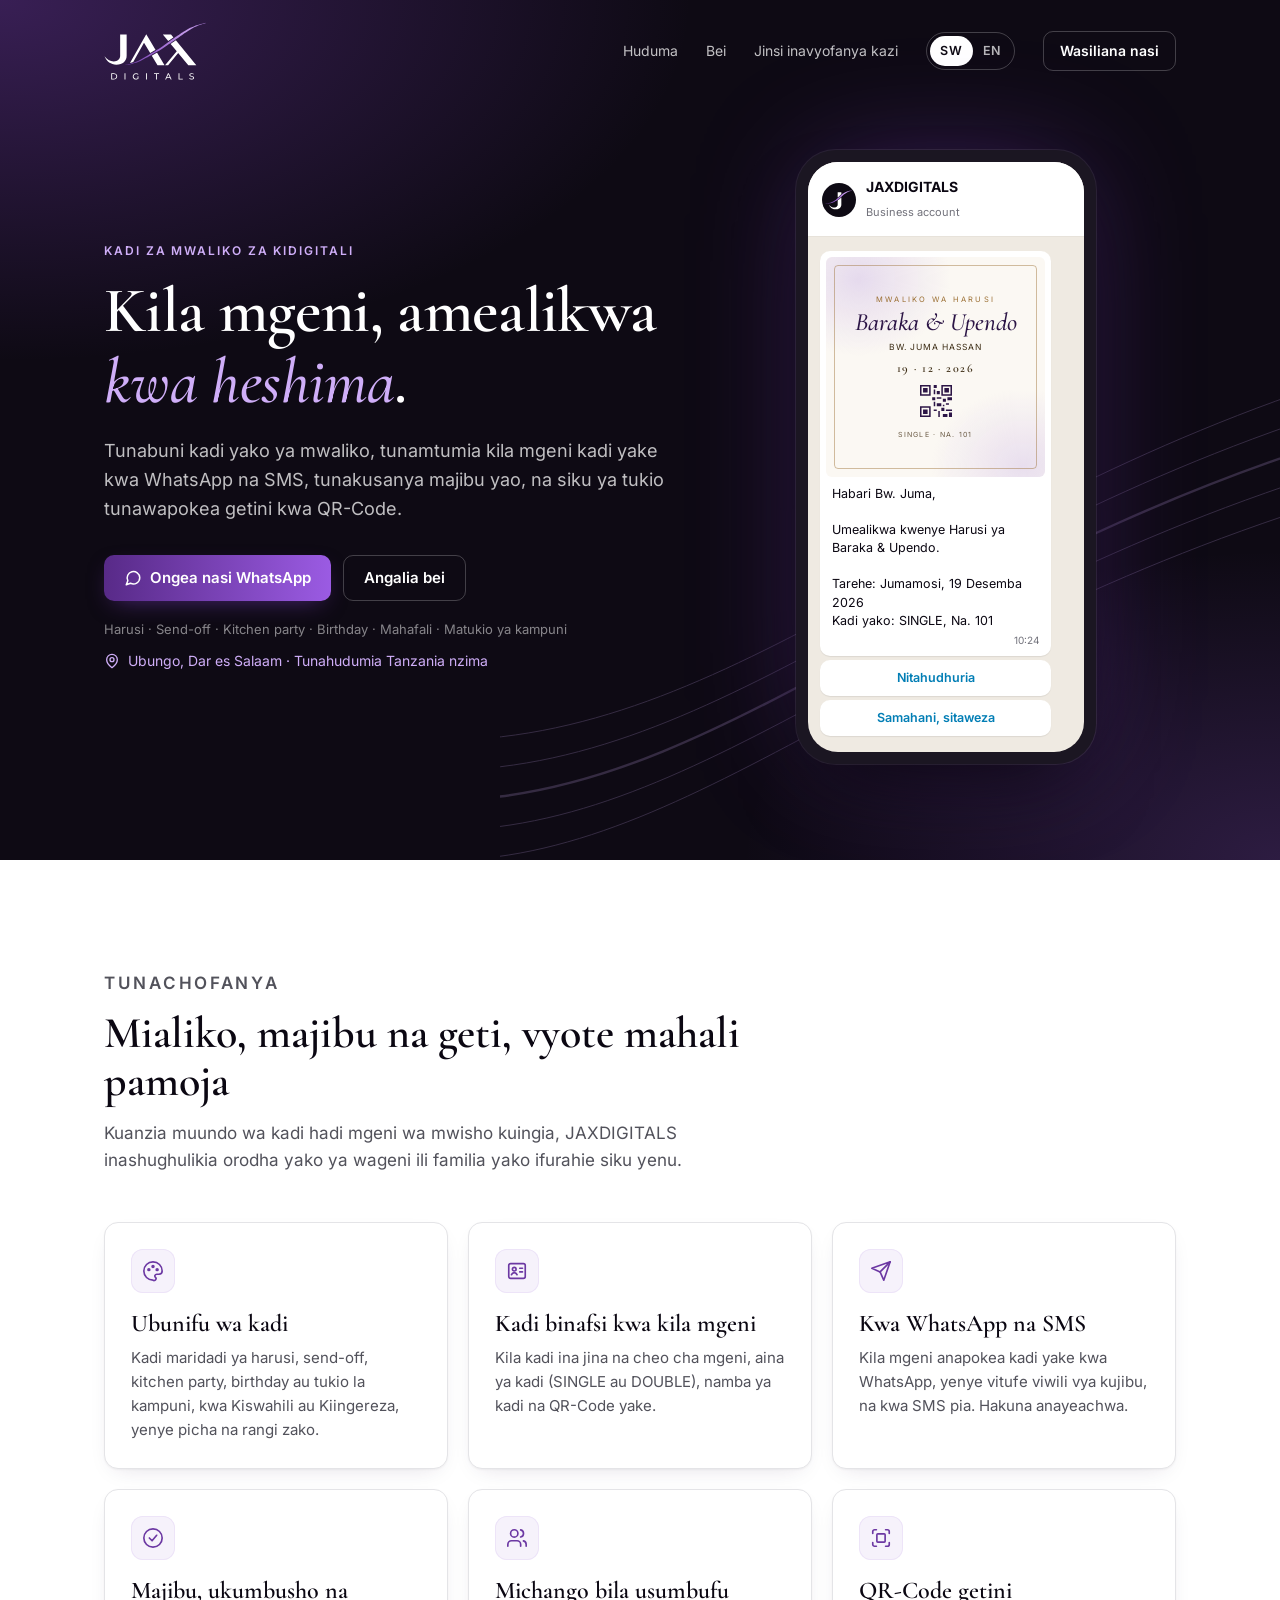
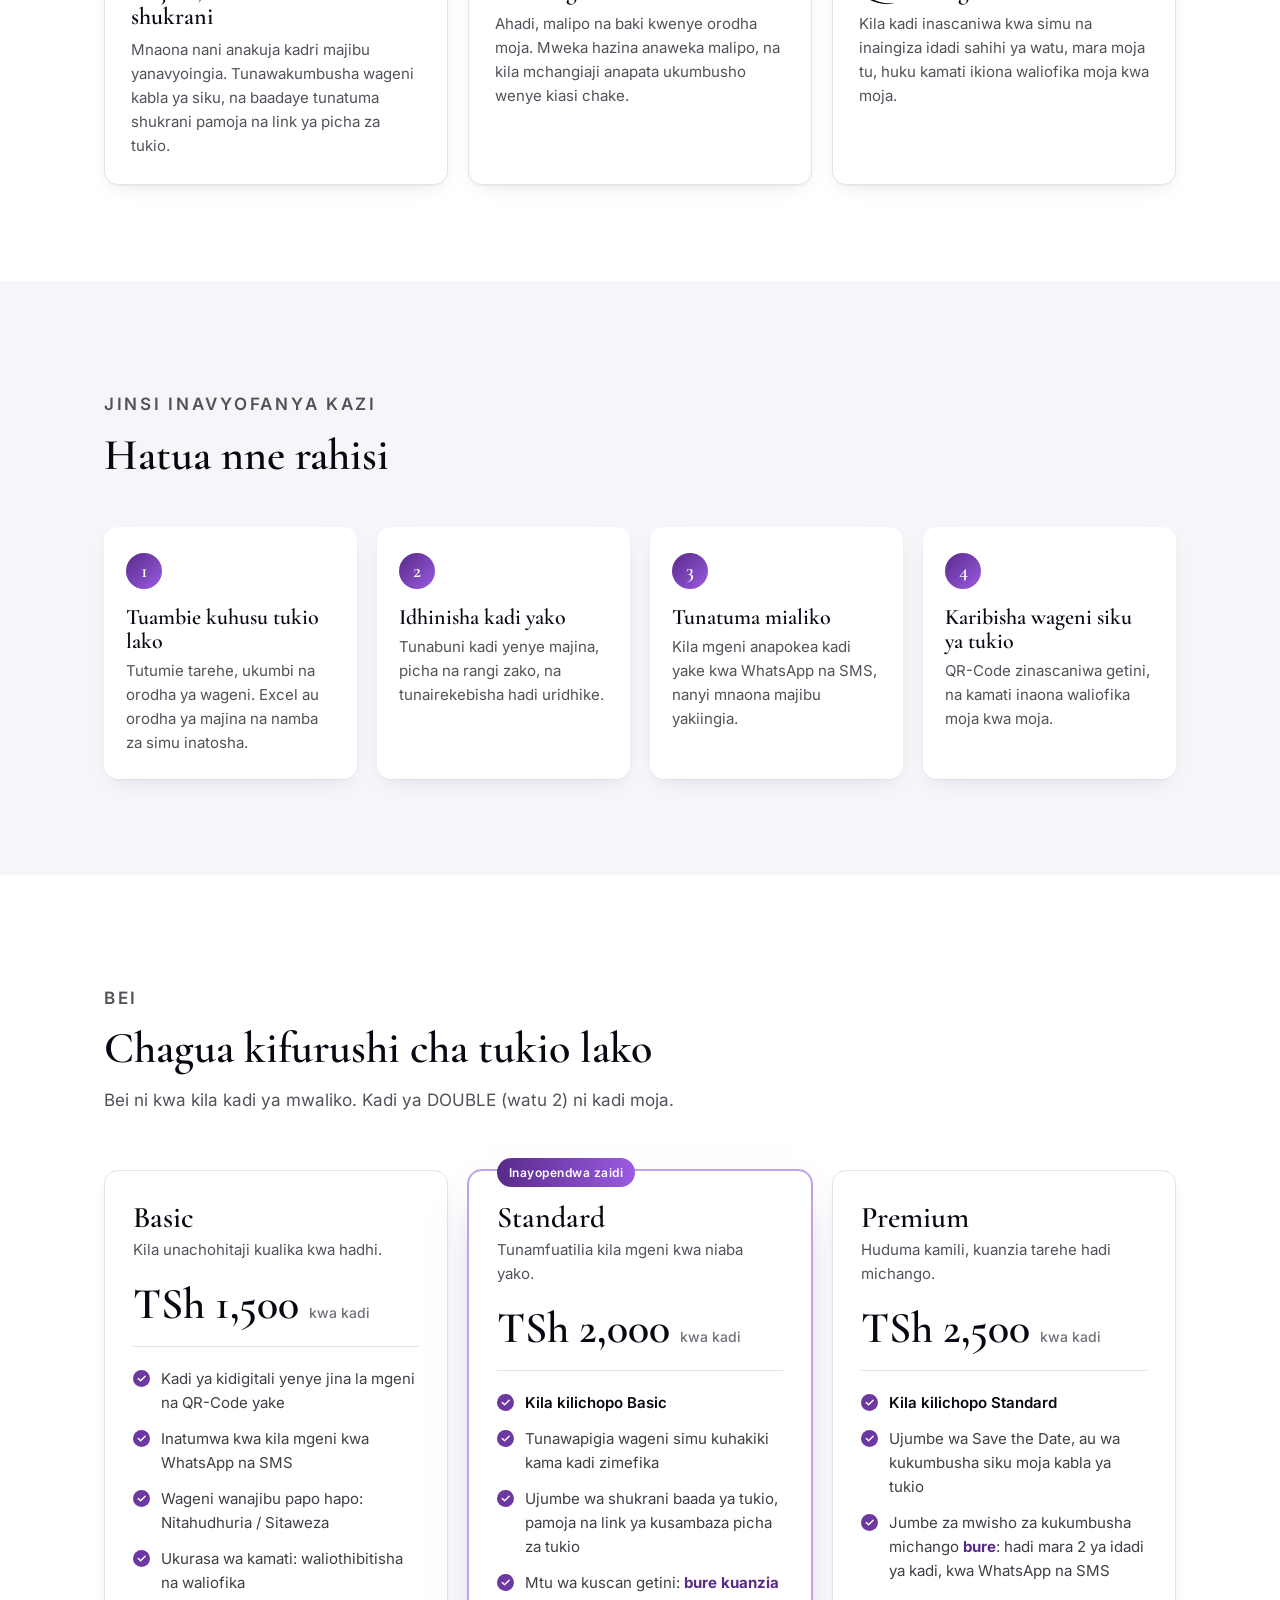
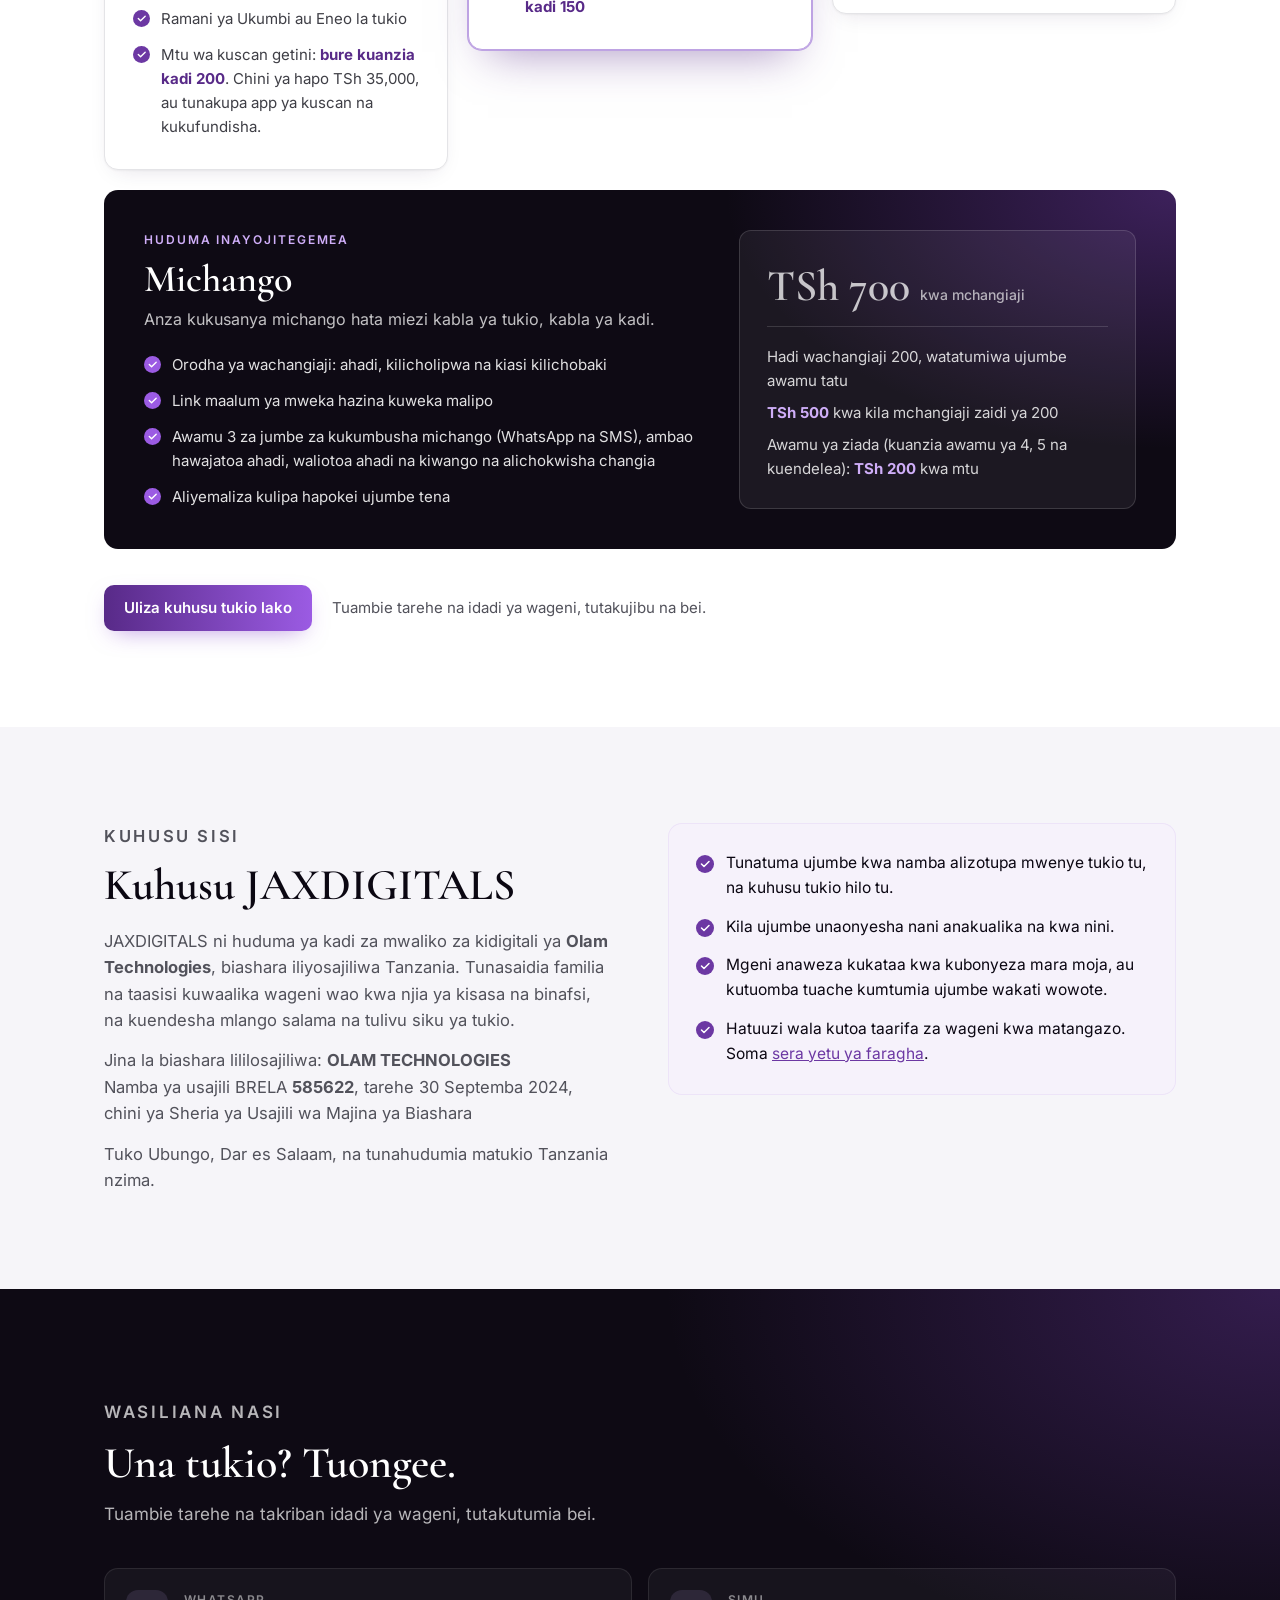
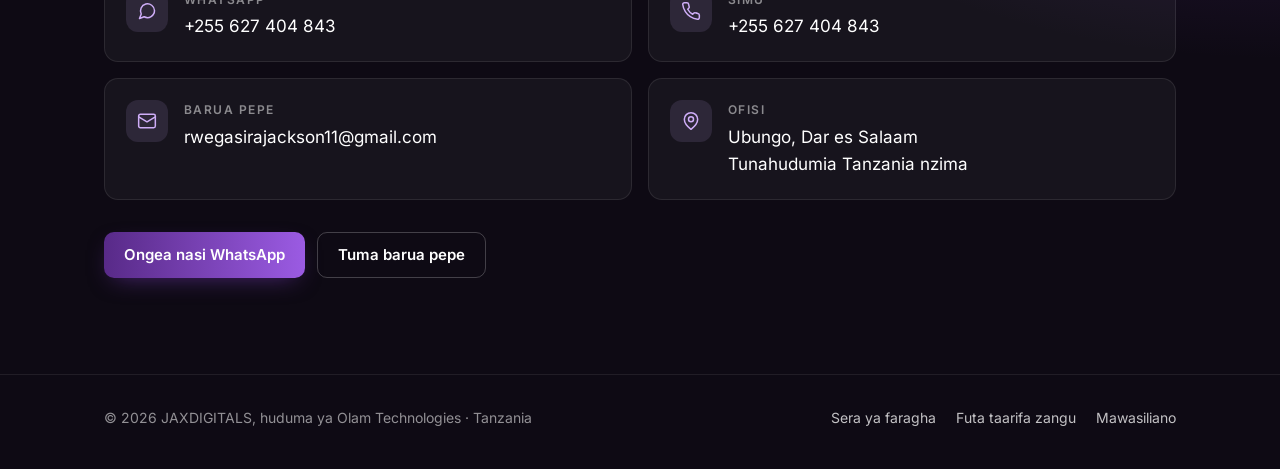
==== commit 80df10ac: "Thank-you moves to Standard; clearer michango wording Co-Authored-By: Claude Opus 5.5 <noreply@anthr" ====
--- a/index.html
+++ b/index.html
@@ -298,9 +298,6 @@
                 <li data-en="Guests reply with one tap: Attending / Can't make it">Wageni wanajibu papo hapo: Nitahudhuria / Sitaweza</li>
                 <li data-en="A committee page showing who confirmed and who arrived">Ukurasa wa kamati: waliothibitisha na waliofika</li>
                 <li data-en="A map to the venue or event location">Ramani ya Ukumbi au Eneo la tukio</li>
-                <li data-en="A thank-you message after the event, with a link to share the event photos">
-                  Ujumbe wa shukrani baada ya tukio, pamoja na link ya kusambaza picha za tukio
-                </li>
                 <li
                   data-en="Gate scanner on the day: &lt;b&gt;free from 200 cards&lt;/b&gt;. Below that, TSh 35,000, or we give you our scanning app and train you."
                 >
@@ -317,6 +314,9 @@
               <ul class="ticks">
                 <li class="base" data-en="Everything in Basic">Kila kilichopo Basic</li>
                 <li data-en="We call your guests to check their cards arrived">Tunawapigia wageni simu kuhakiki kama kadi zimefika</li>
+                <li data-en="A thank-you message after the event, with a link to share the event photos">
+                  Ujumbe wa shukrani baada ya tukio, pamoja na link ya kusambaza picha za tukio
+                </li>
                 <li data-en="Gate scanner on the day: &lt;b&gt;free from 150 cards&lt;/b&gt;">Mtu wa kuscan getini: <b>bure kuanzia kadi 150</b></li>
               </ul>
             </article>
@@ -349,8 +349,10 @@
               <ul class="ticks">
                 <li data-en="A contributor list with each pledge, payment and balance">Orodha ya wachangiaji: ahadi, kilicholipwa na kiasi kilichobaki</li>
                 <li data-en="A private link for the treasurer to record payments">Link maalum ya mweka hazina kuweka malipo</li>
-                <li data-en="3 rounds of reminders on WhatsApp and SMS, each with the person's own amounts">
-                  Awamu 3 za jumbe za kukumbusha kwa WhatsApp na SMS, kila mtu na kiasi chake
+                <li
+                  data-en="3 rounds of contribution reminders (WhatsApp and SMS), for those who haven't pledged yet, and for those who have, with their pledge and what they have paid so far"
+                >
+                  Awamu 3 za jumbe za kukumbusha michango (WhatsApp na SMS), ambao hawajatoa ahadi, waliotoa ahadi na kiwango na alichokwisha changia
                 </li>
                 <li data-en="Anyone who has paid in full gets no more messages">Aliyemaliza kulipa hapokei ujumbe tena</li>
               </ul>
@@ -358,11 +360,13 @@
             <div class="m-price">
               <p class="price">TSh 700 <small data-en="per contributor">kwa mchangiaji</small></p>
               <ul>
-                <li data-en="Up to 200 contributors, 3 rounds">Hadi wachangiaji 200, awamu 3</li>
+                <li data-en="Up to 200 contributors, each messaged in 3 rounds">Hadi wachangiaji 200, watatumiwa ujumbe awamu tatu</li>
                 <li data-en="&lt;b&gt;TSh 500&lt;/b&gt; for each contributor above 200">
                   <b>TSh 500</b> kwa kila mchangiaji zaidi ya 200
                 </li>
-                <li data-en="Extra round: &lt;b&gt;TSh 200&lt;/b&gt; per person">Awamu ya ziada: <b>TSh 200</b> kwa mtu</li>
+                <li data-en="Extra rounds (the 4th, 5th and onwards): &lt;b&gt;TSh 200&lt;/b&gt; per person">
+                  Awamu ya ziada (kuanzia awamu ya 4, 5 na kuendelea): <b>TSh 200</b> kwa mtu
+                </li>
               </ul>
             </div>
           </article>
